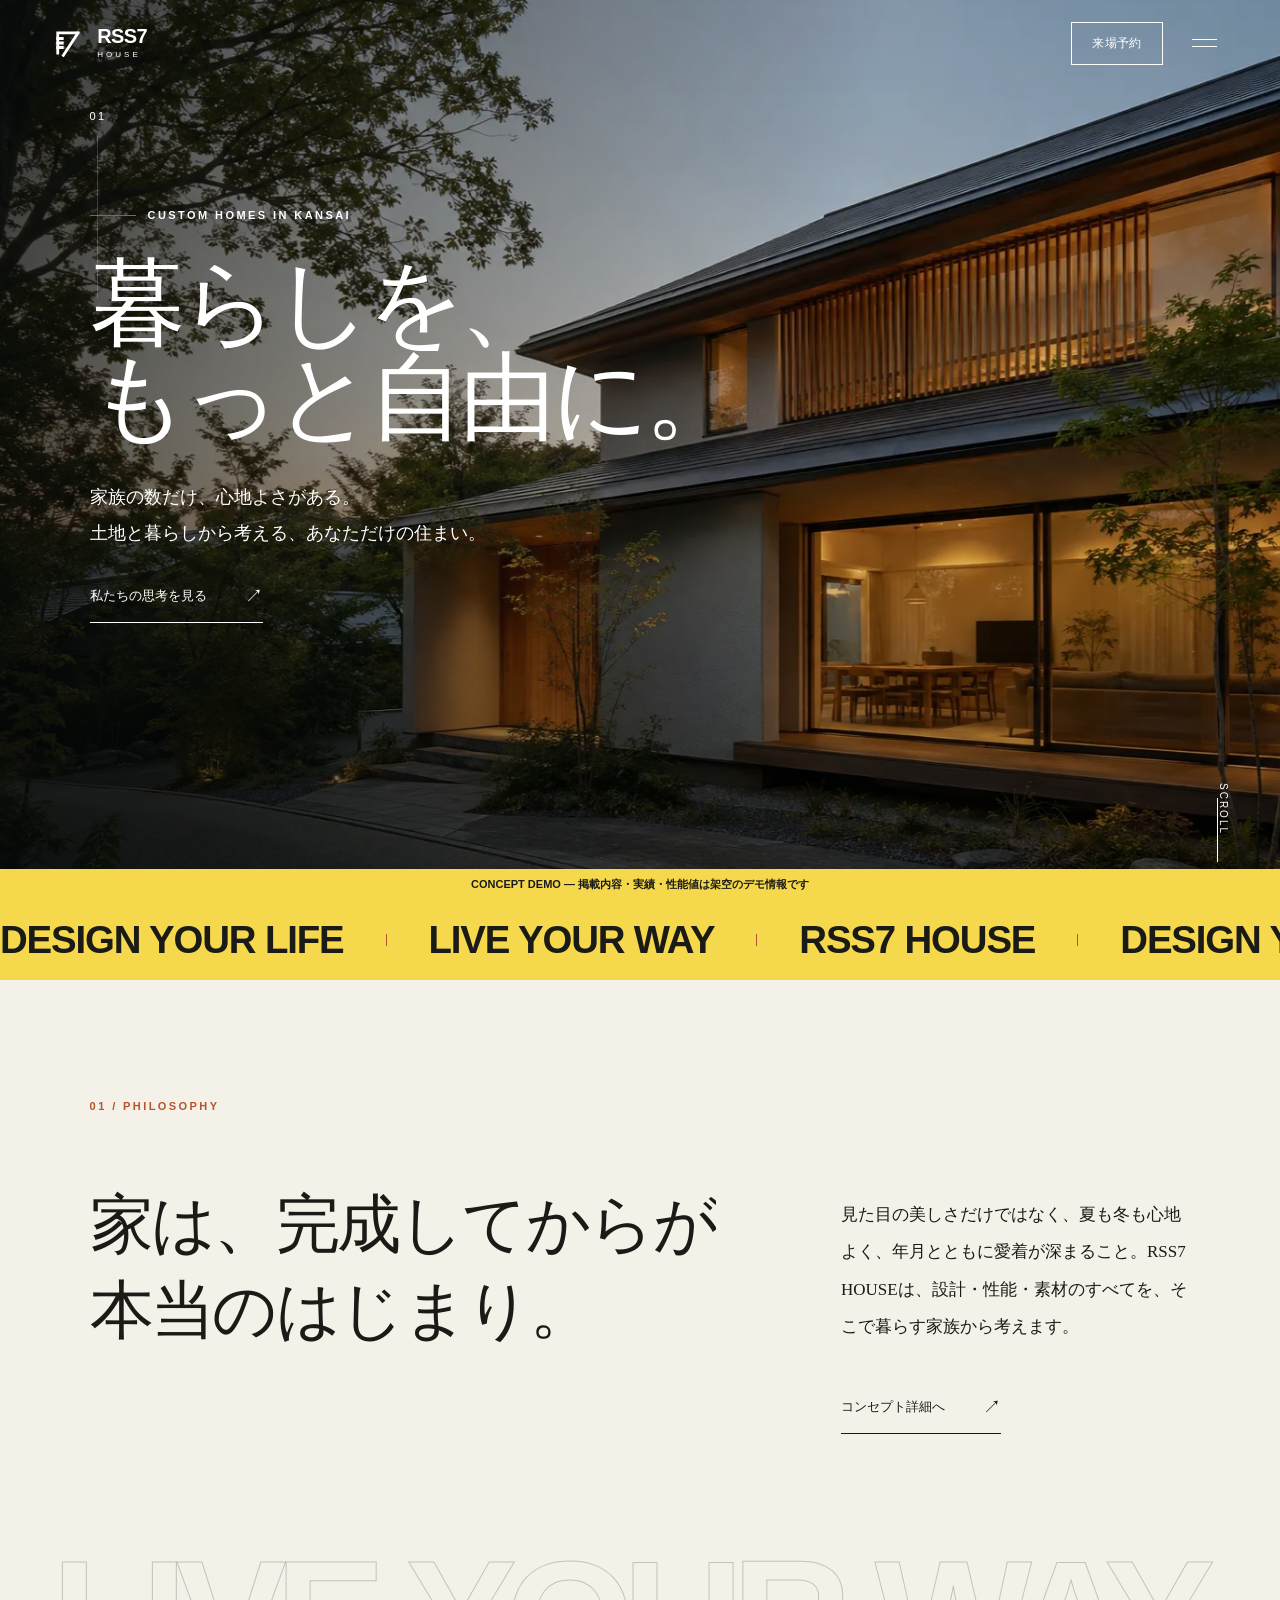
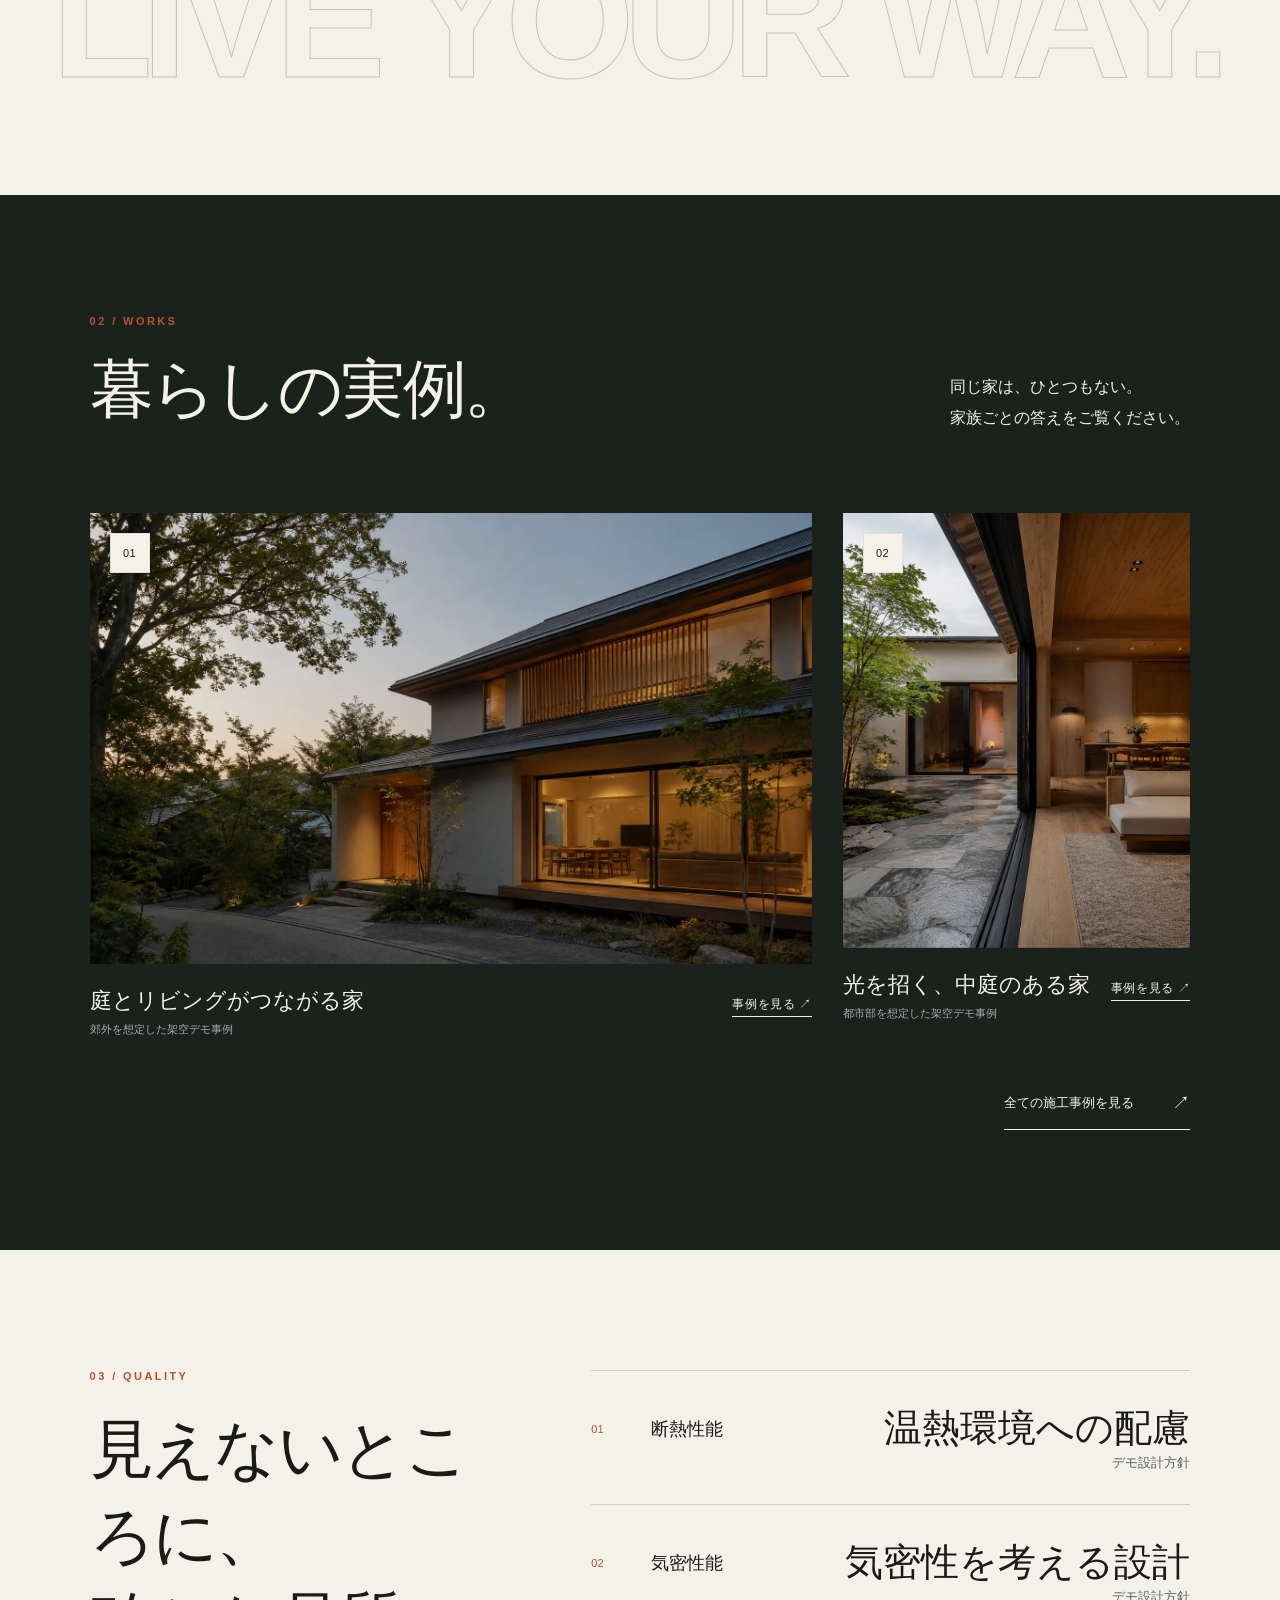
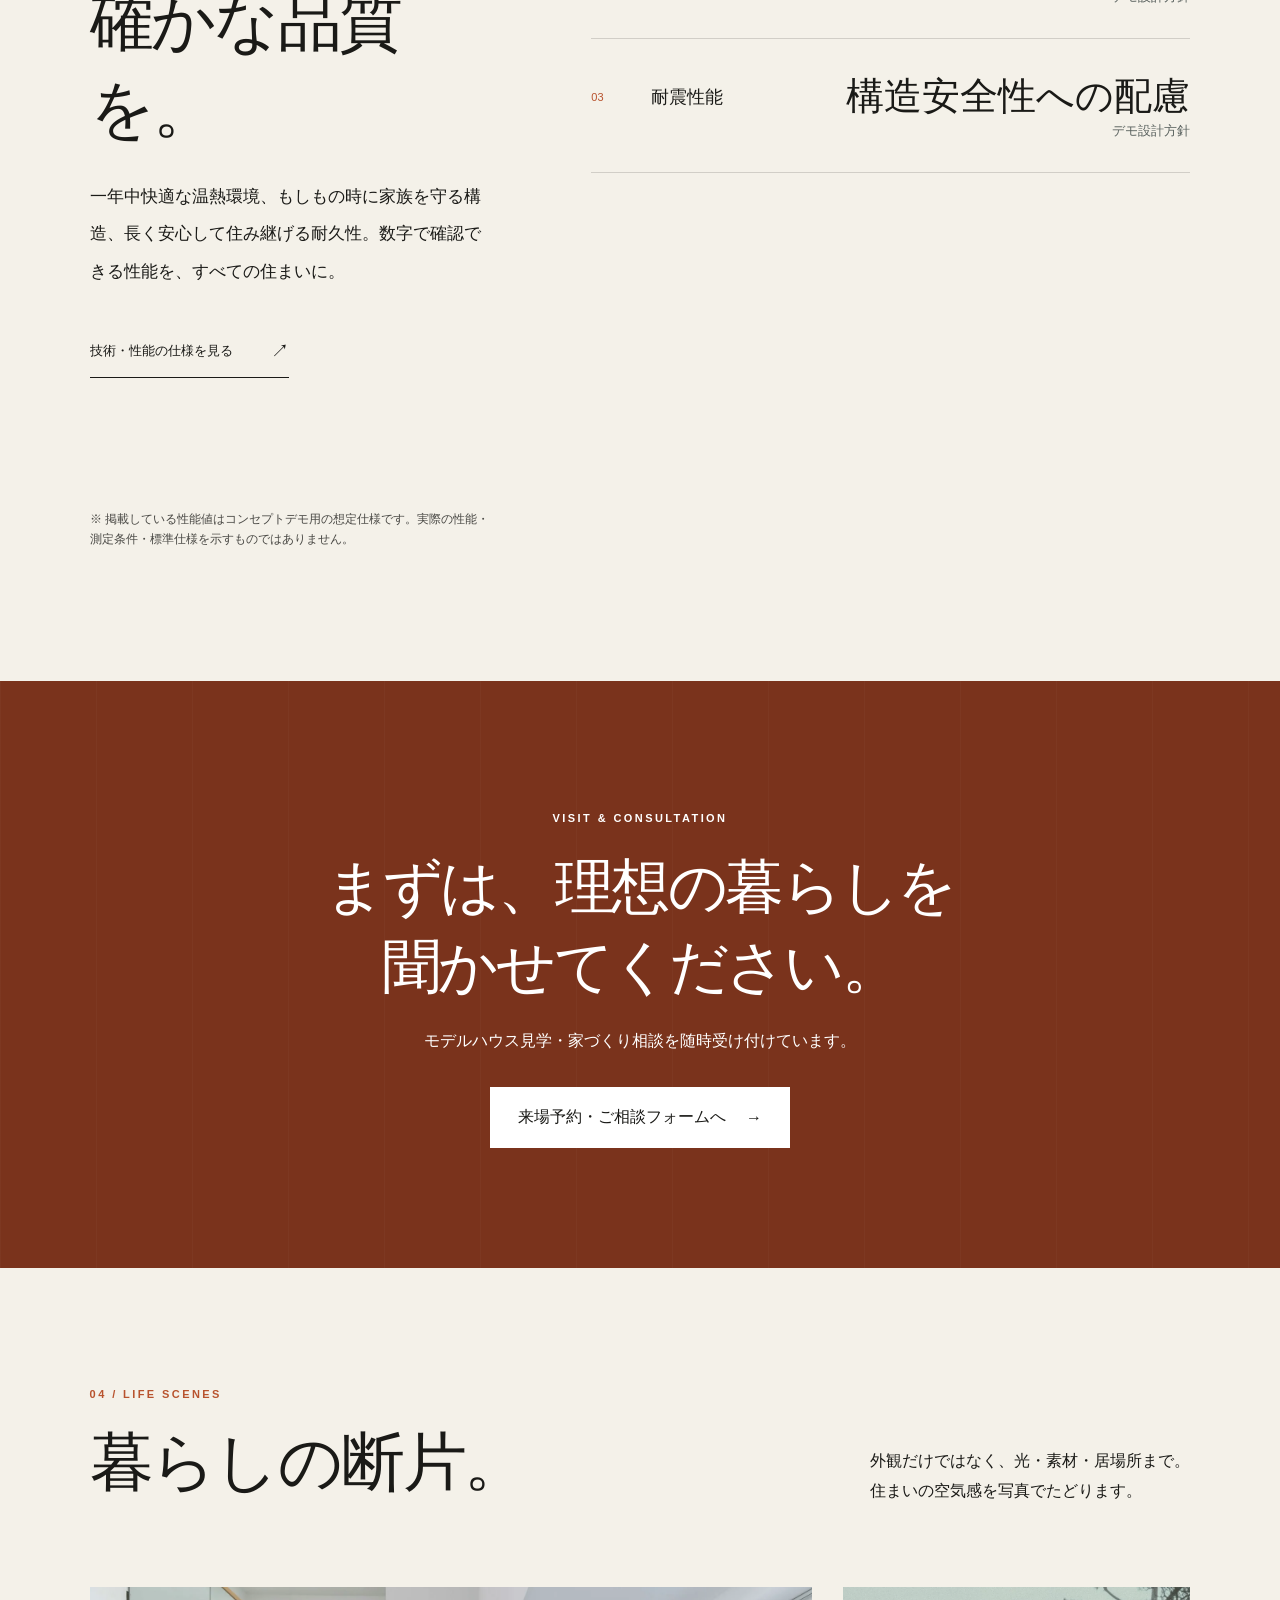
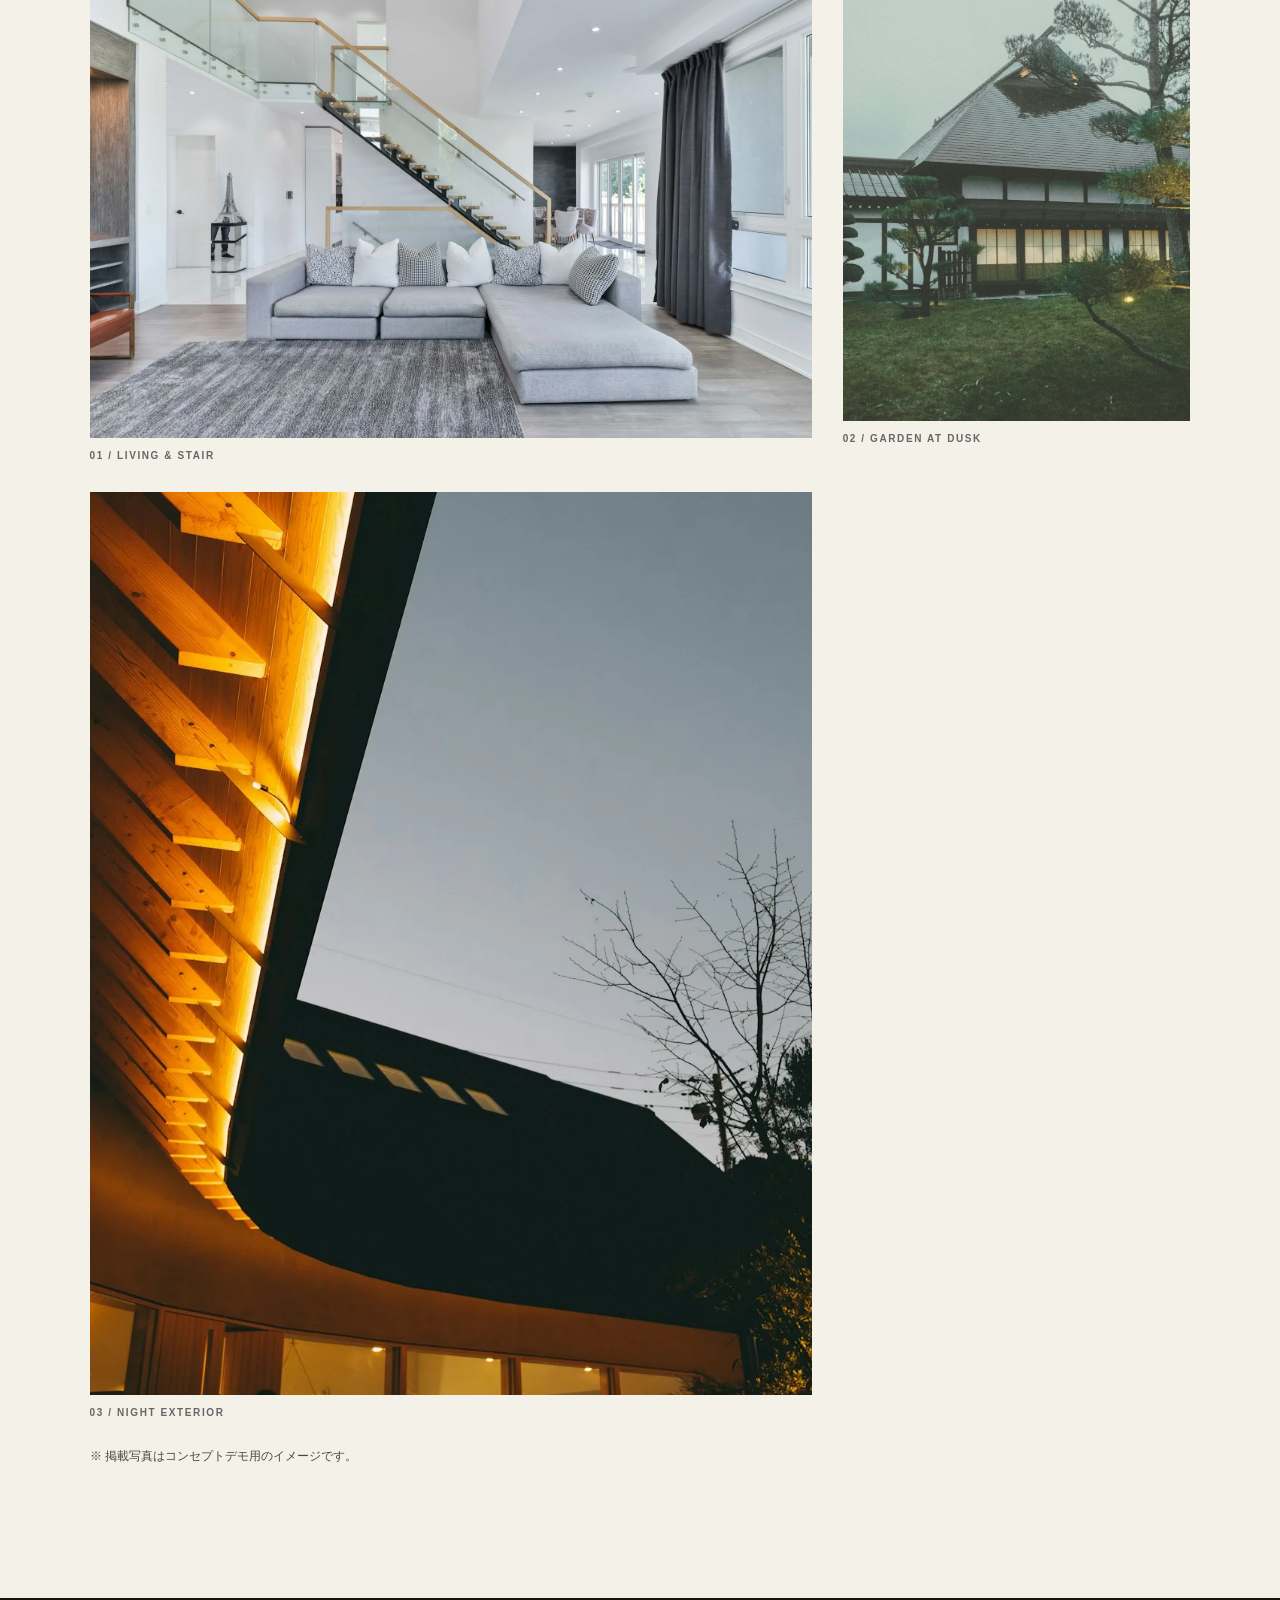
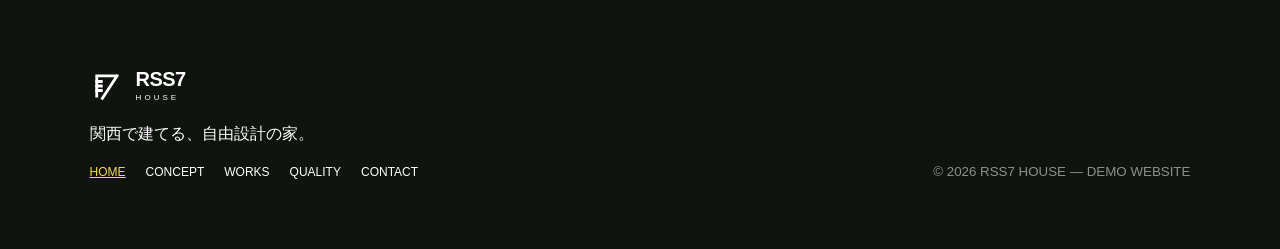
==== index.html @ d9a77a15 "feat: add cinematic house hero and expanded photo stories" ====
<!doctype html>
<html lang="ja">
<head>
  <script>document.documentElement.classList.add('js')</script>
  <meta charset="utf-8">
  <meta name="viewport" content="width=device-width,initial-scale=1">
  <meta name="description" content="RSS7 HOUSE（アールエスエスセブンハウス）は、関西で設計と性能にこだわる注文住宅・自由設計の工務店デモサイトです。">
  <meta name="theme-color" content="#1A1A17">
  <title>RSS7 HOUSE｜関西の注文住宅・自由設計の住まい</title>
  <link rel="icon" href="assets/favicon.svg" type="image/svg+xml">
  <link rel="preload" href="assets/hero-house.webp" as="image" type="image/webp" fetchpriority="high">
  <link rel="stylesheet" href="style.css">
</head>
<body>
  <svg class="mark-defs" aria-hidden="true" focusable="false">
    <symbol id="rss7-mark" viewBox="0 0 64 64">
      <path d="M12 14H48M12 14V50M48 14 22 54" />
      <path class="mark-ticks" d="M12 24H20M12 32H20M12 40H20" />
    </symbol>
  </svg>

  <div class="progress" aria-hidden="true"></div>
  <div class="demo-notice" role="region" aria-label="デモサイトに関する注記">CONCEPT DEMO — 掲載内容・実績・性能値は架空のデモ情報です</div>
  <a class="skip" href="#main">本文へ移動</a>

  <header class="header" id="header">
    <a class="logo" href="index.html" aria-label="RSS7 HOUSE ホーム">
      <svg class="logo-mark" aria-hidden="true"><use href="#rss7-mark" /></svg>
      <span class="logo-type"><b>RSS7</b><i>HOUSE</i></span>
    </a>
    <div class="header-right">
      <a class="header-cta" href="contact.html">来場予約</a>
      <button class="menu-button" aria-label="メニューを開く" aria-expanded="false" aria-controls="mobile-menu">
        <span></span><span></span>
      </button>
    </div>
  </header>

  <noscript>
    <nav class="noscript-nav" aria-label="メインナビゲーション（JavaScript無効時）">
      <a href="index.html" aria-current="page">HOME</a>
      <a href="concept.html">CONCEPT</a>
      <a href="works.html">WORKS</a>
      <a href="quality.html">QUALITY</a>
      <a href="contact.html">CONTACT</a>
    </nav>
  </noscript>

  <div class="mobile-menu" id="mobile-menu" aria-hidden="true" inert>
    <div class="mobile-menu-inner">
      <div class="mobile-menu-label">NAVIGATION</div>
      <nav aria-label="全画面ナビゲーション">
        <a href="index.html" aria-current="page"><span class="nav-num">01</span> HOME</a>
        <a href="concept.html"><span class="nav-num">02</span> CONCEPT</a>
        <a href="works.html"><span class="nav-num">03</span> WORKS</a>
        <a href="quality.html"><span class="nav-num">04</span> QUALITY</a>
        <a href="contact.html"><span class="nav-num">05</span> CONTACT</a>
      </nav>
    </div>
  </div>

  <main id="main">
    <section class="hero" id="top">
      <video class="hero-video" autoplay muted loop playsinline preload="metadata" poster="assets/hero-house.webp" aria-label="RSS7 HOUSEの住まいをゆっくり上空へ引いて見せるイメージ映像">
        <source src="assets/hero-house.mp4" type="video/mp4">
      </video>
      <div class="hero-shade"></div>
      <div class="hero-datum" aria-hidden="true"><span>01</span><i></i></div>
      <div class="hero-content">
        <p class="eyebrow">CUSTOM HOMES IN KANSAI</p>
        <h1 class="reveal-mask"><span>暮らしを、</span><br><span>もっと自由に。</span></h1>
        <p class="hero-copy reveal-fade">家族の数だけ、心地よさがある。<br>土地と暮らしから考える、あなただけの住まい。</p>
        <a class="text-link light reveal-fade" href="concept.html">私たちの思考を見る <span>↗</span></a>
      </div>
      <p class="scroll">SCROLL <i></i></p>
    </section>

    <div class="ticker" aria-hidden="true">
      <div class="ticker-track">
        <span>DESIGN YOUR LIFE</span><i></i><span>LIVE YOUR WAY</span><i></i><span>RSS7 HOUSE</span><i></i>
        <span>DESIGN YOUR LIFE</span><i></i><span>LIVE YOUR WAY</span><i></i><span>RSS7 HOUSE</span><i></i>
      </div>
    </div>

    <section class="intro section">
      <div class="section-label reveal-fade">01 / PHILOSOPHY</div>
      <div class="intro-grid">
        <h2 class="reveal-mask"><span>家は、完成してからが</span><br><span>本当のはじまり。</span></h2>
        <div class="reveal-fade">
          <p>見た目の美しさだけではなく、夏も冬も心地よく、年月とともに愛着が深まること。RSS7 HOUSEは、設計・性能・素材のすべてを、そこで暮らす家族から考えます。</p>
          <a class="text-link" href="concept.html">コンセプト詳細へ <span>↗</span></a>
        </div>
      </div>
      <div class="statement" aria-hidden="true">LIVE YOUR WAY.</div>
    </section>

    <section class="works section">
      <div class="section-head">
        <div><div class="section-label reveal-fade">02 / WORKS</div><h2 class="reveal-mask"><span>暮らしの実例。</span></h2></div>
        <p class="reveal-fade">同じ家は、ひとつもない。<br>家族ごとの答えをご覧ください。</p>
      </div>
      <div class="project-grid">
        <article class="project project-main reveal-image">
          <div class="project-image image-one"><span class="project-index">01</span></div>
          <div class="project-meta">
            <div><h3>庭とリビングがつながる家</h3><p>郊外を想定した架空デモ事例</p></div>
            <a class="project-link" href="works.html" aria-label="庭とリビングがつながる家の詳細を見る">事例を見る <span>↗</span></a>
          </div>
        </article>
        <article class="project reveal-image">
          <div class="project-image image-two"><span class="project-index">02</span></div>
          <div class="project-meta">
            <div><h3>光を招く、中庭のある家</h3><p>都市部を想定した架空デモ事例</p></div>
            <a class="project-link" href="works.html" aria-label="光を招く、中庭のある家の詳細を見る">事例を見る <span>↗</span></a>
          </div>
        </article>
      </div>
      <div style="margin-top: 40px; text-align: right;">
        <a class="text-link reveal-fade" href="works.html">全ての施工事例を見る <span>↗</span></a>
      </div>
    </section>

    <section class="quality section">
      <div class="quality-copy reveal-fade">
        <div class="section-label">03 / QUALITY</div>
        <h2>見えないところに、<br>確かな品質を。</h2>
        <p>一年中快適な温熱環境、もしもの時に家族を守る構造、長く安心して住み継げる耐久性。数字で確認できる性能を、すべての住まいに。</p>
        <a class="text-link" href="quality.html">技術・性能の仕様を見る <span>↗</span></a>
      </div>
      <div class="specs">
        <div class="spec reveal-fade"><span>01</span><p>断熱性能</p><strong>温熱環境への配慮</strong><small>デモ設計方針</small></div>
        <div class="spec reveal-fade"><span>02</span><p>気密性能</p><strong>気密性を考える設計</strong><small>デモ設計方針</small></div>
        <div class="spec reveal-fade"><span>03</span><p>耐震性能</p><strong>構造安全性への配慮</strong><small>デモ設計方針</small></div>
      </div>
      <p class="demo-footnote">※ 掲載している性能値はコンセプトデモ用の想定仕様です。実際の性能・測定条件・標準仕様を示すものではありません。</p>
    </section>

    <section class="contact section">
      <p class="eyebrow">VISIT &amp; CONSULTATION</p>
      <h2>まずは、理想の暮らしを<br>聞かせてください。</h2>
      <p class="contact-lead">モデルハウス見学・家づくり相談を随時受け付けています。</p>
      <div style="margin-top: 35px;">
        <a class="button primary" href="contact.html">来場予約・ご相談フォームへ <span>→</span></a>
      </div>
    </section>

    <section class="photo-story section" aria-labelledby="home-scenes-title">
      <div class="section-head">
        <div><div class="section-label reveal-fade">04 / LIFE SCENES</div><h2 id="home-scenes-title" class="reveal-mask"><span>暮らしの断片。</span></h2></div>
        <p class="reveal-fade">外観だけではなく、光・素材・居場所まで。<br>住まいの空気感を写真でたどります。</p>
      </div>
      <div class="photo-mosaic">
        <figure class="photo-tile photo-wide reveal-image"><img src="assets/living-stair.webp" loading="lazy" decoding="async" alt="木の質感と階段が印象的なリビングのイメージ"><figcaption>01 / LIVING &amp; STAIR</figcaption></figure>
        <figure class="photo-tile reveal-image"><img src="assets/garden-dusk.webp" loading="lazy" decoding="async" alt="庭と調和する住まいの夕景イメージ"><figcaption>02 / GARDEN AT DUSK</figcaption></figure>
        <figure class="photo-tile reveal-image"><img src="assets/exterior-night.webp" loading="lazy" decoding="async" alt="照明が映える現代住宅の夜景イメージ"><figcaption>03 / NIGHT EXTERIOR</figcaption></figure>
      </div>
      <p class="demo-footnote">※ 掲載写真はコンセプトデモ用のイメージです。</p>
    </section>

  </main>

  <footer>
    <div>
      <a class="logo" href="index.html" aria-label="RSS7 HOUSE ホーム">
        <svg class="logo-mark" aria-hidden="true"><use href="#rss7-mark" /></svg>
        <span class="logo-type"><b>RSS7</b><i>HOUSE</i></span>
      </a>
      <p>関西で建てる、自由設計の家。</p>
      <nav class="footer-nav" aria-label="フッターナビゲーション">
        <a href="index.html" aria-current="page">HOME</a>
        <a href="concept.html">CONCEPT</a>
        <a href="works.html">WORKS</a>
        <a href="quality.html">QUALITY</a>
        <a href="contact.html">CONTACT</a>
      </nav>
    </div>
    <small>© 2026 RSS7 HOUSE — DEMO WEBSITE</small>
  </footer>

  <script src="script.js"></script>
</body>
</html>
---- style.css ----
/* ---------- Tokens ---------- */
:root{
  --ink:#1a1a17;
  --paper:#f4f1e9;
  --paper-deep:#ebe5d6;
  --surface:#1b211d;
  --surface-2:#10140f;
  --accent:#b8532e;
  --accent-deep:#7a331c;
  --line:rgba(26,26,23,.16);
  --line-dark:rgba(244,241,233,.20);
  --focus:#f5d84b;
  --sans:-apple-system,BlinkMacSystemFont,"Hiragino Sans","Noto Sans JP",Arial,sans-serif;
  --serif:"Yu Mincho","Hiragino Mincho ProN",serif;
}

/* ---------- Reset ---------- */
*{box-sizing:border-box}
html{scroll-behavior:smooth;overflow-x:hidden}
body{margin:0;background:var(--paper);color:var(--ink);font-family:var(--sans);overflow-x:hidden}
a{color:inherit;text-decoration:none}
img{max-width:100%;display:block}
ol,ul{list-style:none;padding:0;margin:0}
.mark-defs{position:absolute;width:0;height:0;overflow:hidden}

/* ---------- Accessibility helpers ---------- */
.skip{position:fixed;left:1rem;top:-5rem;z-index:100;background:#fff;padding:.8rem;transition:top .2s}
.skip:focus{top:1rem}
:focus-visible{outline:3px solid var(--focus);outline-offset:4px}
.section{scroll-margin-top:80px}

/* ---------- Demo notice ---------- */
.demo-notice{position:fixed;z-index:30;left:0;right:0;bottom:0;background:var(--focus);color:var(--ink);text-align:center;padding:8px 16px;font-size:11px;font-weight:700}

/* ---------- Scroll progress ---------- */
.progress{position:fixed;z-index:40;left:0;top:0;height:3px;width:100%;background:var(--accent);transform:scaleX(0);transform-origin:left;will-change:transform}

/* ---------- Logo ---------- */
.logo{display:inline-flex;align-items:center;gap:10px}
.logo-mark{width:36px;height:36px;overflow:visible;fill:none;stroke:currentColor;stroke-width:5;stroke-linecap:square;stroke-linejoin:miter}
.logo-type{display:grid;line-height:.85}
.logo-type b{font-size:20px;letter-spacing:-.03em;font-weight:700}
.logo-type i{font-size:8px;font-style:normal;letter-spacing:.38em;margin-top:7px}

/* ---------- Header ---------- */
.header{position:fixed;z-index:20;top:0;left:0;width:100%;height:68px;display:flex;align-items:center;gap:3vw;padding:0 4vw;background:rgba(244,241,233,.94);color:var(--ink);backdrop-filter:blur(12px);box-shadow:0 1px var(--line);transition:background .35s,color .35s,height .35s,box-shadow .35s}
.js .header:not(.scrolled){height:86px;background:transparent;color:#fff;backdrop-filter:none;box-shadow:none}
.header-right{display:flex;align-items:center;gap:18px;margin-left:auto}
.header-cta{border:1px solid currentColor;padding:12px 20px;font-size:12px;letter-spacing:.03em}

.menu-button{display:none;flex-direction:column;justify-content:center;align-items:center;border:0;background:none;color:inherit;width:48px;height:48px;cursor:pointer;padding:0}
.js .menu-button{display:flex}
.menu-button span{display:block;width:25px;height:1px;background:currentColor;margin:3px 0;transition:transform .3s,opacity .3s}
.menu-button[aria-expanded="true"] span:nth-child(1){transform:translateY(3.5px) rotate(45deg)}
.menu-button[aria-expanded="true"] span:nth-child(2){transform:translateY(-3.5px) rotate(-45deg)}

@media(hover:hover) and (pointer:fine){
  .header-cta{transition:background .25s,color .25s}
  .header-cta:hover{background:var(--ink);color:var(--paper)}
  .js .header:not(.scrolled) .header-cta:hover{background:#fff;color:var(--surface)}
}

/* ---------- No-JS fallback nav ---------- */
.noscript-nav{
  display:flex;flex-wrap:wrap;gap:10px;
  padding:calc(68px + 20px) 4vw 20px;background:var(--paper);border-bottom:1px solid var(--line);
}
.noscript-nav a{font-size:13px;padding:9px 16px;border:1px solid var(--line)}
.noscript-nav a[aria-current="page"]{background:var(--ink);color:var(--paper);font-weight:700}

/* ---------- Full-Screen Menu (Desktop & Mobile) ---------- */
.mobile-menu{
  display:block;position:fixed;z-index:19;inset:0;background:var(--surface);color:#fff;
  padding:clamp(100px, 16vh, 150px) 7vw 60px;transform:translateY(-105%);transition:transform .45s cubic-bezier(.2,.7,.2,1);
  visibility:hidden;pointer-events:none;overflow-y:auto;
}
.mobile-menu.open{transform:none;visibility:visible;pointer-events:auto}
.mobile-menu-inner{max-width:1000px;margin:0 auto}
.mobile-menu-label{font-size:11px;letter-spacing:.22em;color:var(--accent);margin-bottom:30px;font-weight:700}
.mobile-menu nav{display:grid;gap:12px}
.mobile-menu a{
  display:flex;align-items:baseline;gap:20px;
  font-family:var(--serif);font-size:clamp(24px, 4vw, 42px);
  padding:16px 0;border-bottom:1px solid var(--line-dark);
  transition:color .25s, padding-left .25s;
}
.mobile-menu a span.nav-num{font-family:var(--sans);font-size:12px;letter-spacing:.1em;color:var(--accent)}
.mobile-menu a[aria-current="page"]{
  color:var(--focus);font-weight:700;
}
.mobile-menu a[aria-current="page"]::after{
  content:'CURRENT';font-family:var(--sans);font-size:10px;letter-spacing:.15em;
  padding:3px 8px;border:1px solid var(--focus);color:var(--focus);margin-left:auto;
}
@media(hover:hover) and (pointer:fine){
  .mobile-menu a:hover{color:var(--focus);padding-left:12px}
}
.menu-open{overflow:hidden}

/* ---------- Hero & Page Headers ---------- */
.hero{position:relative;min-height:100svh;color:#fff;overflow:hidden}
.hero>img,.hero>.hero-video{position:absolute;inset:0;width:100%;height:100%;object-fit:cover;transform:scale(1.06)}
.hero-shade{position:absolute;inset:0;background:linear-gradient(100deg,rgba(6,10,9,.78),rgba(6,10,9,.1) 62%),linear-gradient(0deg,rgba(0,0,0,.42),transparent 42%)}
.hero-datum{position:absolute;z-index:2;left:7vw;top:110px;display:flex;flex-direction:column;align-items:center;gap:14px}
.hero-datum span{font-size:11px;letter-spacing:.2em}
.hero-datum i{display:block;width:1px;height:clamp(80px,18vh,220px);background:var(--line-dark)}
.hero-content{position:relative;z-index:2;padding:clamp(150px,22vh,230px) 7vw 80px;max-width:850px}
.eyebrow,.section-label{font-size:11px;letter-spacing:.22em;font-weight:700}
.hero-content .eyebrow{display:inline-flex;align-items:center;gap:12px}
.hero-content .eyebrow::before{content:'';width:46px;height:1px;background:var(--accent)}
.hero h1{font-family:var(--serif);font-size:clamp(48px,7.5vw,120px);line-height:.98;letter-spacing:-.05em;font-weight:500;margin:25px 0 35px}
.hero-copy{font-family:var(--serif);font-size:clamp(16px,1.4vw,21px);line-height:2}
.text-link{display:inline-flex;gap:38px;align-items:center;border-bottom:1px solid currentColor;padding:14px 0;font-size:13px}
.text-link span{font-size:18px;transition:transform .3s}
@media(hover:hover) and (pointer:fine){.text-link:hover span{transform:translate(3px,-3px)}}
.scroll{position:absolute;right:4vw;bottom:3vw;font-size:10px;letter-spacing:.2em;writing-mode:vertical-rl;margin:0}
.scroll i{display:block;width:1px;height:64px;background:#fff;margin:15px auto 0;animation:pulse 2s infinite}
@keyframes pulse{0%{transform:scaleY(0);transform-origin:top}50%{transform:scaleY(1);transform-origin:top}51%{transform-origin:bottom}100%{transform:scaleY(0);transform-origin:bottom}}

/* Page Banner (for inner pages) */
.page-banner{position:relative;padding:clamp(130px,20vh,190px) 7vw clamp(60px,10vh,100px);background:var(--surface);color:#fff;overflow:hidden}
.page-banner-content{position:relative;z-index:2;max-width:850px}
.page-banner h1{font-family:var(--serif);font-size:clamp(40px,6vw,84px);line-height:1.1;letter-spacing:-.04em;font-weight:500;margin:20px 0 24px}
.page-banner p{font-family:var(--serif);font-size:clamp(15px,1.2vw,19px);line-height:2;color:#d0d4d1;margin:0}

/* ---------- Ticker ---------- */
.ticker{background:var(--focus);color:var(--ink);overflow:hidden;position:relative;z-index:3;white-space:nowrap}
.ticker-track{display:flex;flex-wrap:nowrap;align-items:center;width:max-content;gap:42px;padding:18px 0;animation:ticker 26s linear infinite}
.ticker-track span{flex:0 0 auto;white-space:nowrap;font-size:clamp(20px,3vw,50px);font-weight:800;letter-spacing:-.03em}
.ticker-track i{flex:0 0 auto;display:block;width:1px;height:.7em;background:var(--accent)}
@keyframes ticker{to{transform:translateX(-50%)}}

/* ---------- Sections & Editorial Grid ---------- */
.section{padding:120px 7vw}
.section-label{color:var(--accent)}
.section h2{font-family:var(--serif);font-weight:500;font-size:clamp(36px,5vw,76px);letter-spacing:-.04em;line-height:1.35;margin:0}

/* Philosophy & Text Editorial */
.intro-grid{display:grid;grid-template-columns:1.3fr .7fr;gap:8vw;margin-top:70px}
.intro-grid p,.quality-copy>p,.editorial-text p{font-family:var(--serif);font-size:17px;line-height:2.2;margin:14px 0 35px}
.statement{font-weight:800;font-size:clamp(64px,13vw,200px);letter-spacing:-.07em;white-space:nowrap;color:transparent;-webkit-text-stroke:1px rgba(26,26,23,.22);margin:90px -3vw -40px}

/* Works Grid */
.works{background:var(--surface);color:#f4f1e9}
.section-head{display:flex;justify-content:space-between;align-items:end;margin-bottom:80px;gap:4vw}
.section-head h2{margin-top:20px}
.section-head>p{font-family:var(--serif);line-height:1.9;margin:0}
.project-grid{display:grid;grid-template-columns:1.35fr .65fr;gap:2.4vw}
.project{display:flex;flex-direction:column;gap:22px}
.project-image{position:relative;aspect-ratio:4/5;background-size:cover;background-position:center;overflow:hidden;clip-path:inset(0 0 0 0)}
.project-main .project-image{aspect-ratio:16/10}
.image-one{background-image:linear-gradient(135deg,rgba(0,0,0,.05),rgba(0,0,0,.2)),url(assets/hero-house.webp)}
.image-two{background-image:linear-gradient(160deg,rgba(0,0,0,.02),rgba(0,0,0,.18)),url(assets/courtyard.webp);background-position:center}
.project-index{position:absolute;top:20px;left:20px;display:grid;place-items:center;min-width:40px;height:40px;padding:0 10px;background:#f4f1e9;color:var(--surface);font-size:11px;letter-spacing:.05em;border:1px solid rgba(0,0,0,.08)}
.project-meta{display:flex;justify-content:space-between;align-items:baseline;gap:16px}
.project-meta h3{font-family:var(--serif);font-size:22px;font-weight:500;margin:0 0 6px}
.project-meta p{font-size:11px;color:#aaa;margin:0}
.project-link{flex:none;font-size:12px;letter-spacing:.05em;border-bottom:1px solid currentColor;padding-bottom:3px;white-space:nowrap}
@media(hover:hover) and (pointer:fine){
  .project-image{transition:transform .5s cubic-bezier(.2,.8,.2,1)}
  .project:hover .project-image{transform:scale(1.03)}
  .project-link span{display:inline-block;transition:transform .25s}
  .project:hover .project-link span{transform:translate(3px,-3px)}
}

/* Quality & Specs */
.quality{display:grid;grid-template-columns:.8fr 1.2fr;gap:8vw}
.quality-copy h2{margin:25px 0}
.specs{align-self:start}
.spec{display:grid;grid-template-columns:60px 1fr auto;align-items:center;border-top:1px solid var(--line);padding:32px 0;position:relative;overflow:hidden;transition:color .35s,padding .35s}
.spec:last-child{border-bottom:1px solid var(--line)}
.spec>span{font-size:11px;color:var(--accent)}
.spec p{font-family:var(--serif);font-size:18px;margin:0}
.spec strong{font-family:var(--serif);font-size:clamp(24px,3vw,40px);font-weight:500}
.spec small{grid-column:3;text-align:right;color:#59615e}
@media(hover:hover) and (pointer:fine){
  .spec::before{content:'';position:absolute;z-index:-1;inset:0;background:var(--surface);transform:translateX(-101%);transition:transform .5s cubic-bezier(.2,.8,.2,1)}
  .spec:hover{color:#fff;padding-left:22px;padding-right:22px}
  .spec:hover small{color:#c8cdc9}
  .spec:hover::before{transform:none}
}
.demo-footnote{font-size:12px;line-height:1.7;opacity:.78;margin-top:28px}

/* Feature Grid for Concept & Quality pages */
.feature-grid{display:grid;grid-template-columns:repeat(auto-fit, minmax(280px, 1fr));gap:3vw;margin-top:50px}
.feature-card{background:#fff;padding:40px;border:1px solid var(--line)}
.feature-card span.num{font-size:11px;letter-spacing:.2em;color:var(--accent);font-weight:700}
.feature-card h3{font-family:var(--serif);font-size:22px;margin:16px 0 12px;font-weight:500}
.feature-card p{font-family:var(--sans);font-size:14px;line-height:1.8;color:#59615e;margin:0}

/* Process Steps */
.steps{list-style:none;padding:0;margin:0;border-top:1px solid var(--line)}
.steps li{display:grid;grid-template-columns:100px 1fr;gap:20px;border-bottom:1px solid var(--line);padding:38px 0;transition:background .3s,padding .3s}
.steps b{font-size:12px;color:var(--accent)}
.steps h3{font-family:var(--serif);font-size:24px;margin:0 0 10px;font-weight:500}
.steps p{margin:0;color:#59615e}
@media(hover:hover) and (pointer:fine){.steps li:hover{background:#fff;padding-left:24px;padding-right:24px}}

/* FAQ */
.faq{background:var(--paper-deep)}
.faq-list{border-top:1px solid var(--line)}
.faq details{border-bottom:1px solid var(--line)}
.faq summary{cursor:pointer;list-style:none;font-family:var(--serif);font-size:clamp(18px,2vw,26px);padding:28px 48px 28px 0;position:relative}
.faq summary::-webkit-details-marker{display:none}
.faq summary::after{content:'+';position:absolute;right:5px;top:28px;font-size:22px;color:var(--accent)}
.faq details[open] summary::after{content:'\2212'}
.faq details p{max-width:720px;line-height:1.9;color:#59615e;padding:0 0 28px;margin:0}

/* Contact Block & Form */
.contact{text-align:center;background:var(--accent-deep);color:#fff;position:relative;overflow:hidden}
.contact::before{content:'';position:absolute;inset:0;opacity:.5;pointer-events:none;
  background:repeating-linear-gradient(90deg,rgba(255,255,255,.05) 0 1px,transparent 1px 96px);}
.contact>*{position:relative}
.contact h2,.contact-page-title{margin:24px 0;font-family:var(--serif);font-weight:500;font-size:clamp(34px,4.6vw,64px);letter-spacing:-.04em}
.contact-lead{font-family:var(--serif)}
.button{padding:20px 28px;min-width:220px;display:inline-flex;justify-content:space-between;align-items:center;gap:20px;font-size:13px;border:0;cursor:pointer;font:inherit;text-align:left}
.primary{background:#fff;color:var(--ink)}
@media(hover:hover) and (pointer:fine){.button{transition:transform .25s,box-shadow .25s}.button:hover{transform:translateY(-4px);box-shadow:0 18px 50px rgba(40,15,7,.28)}}

.demo-form{display:grid;grid-template-columns:1fr 1fr;gap:18px;max-width:820px;margin:45px auto 0;text-align:left}
.demo-form label{display:grid;gap:8px;font-size:12px}
.demo-form input,.demo-form select,.demo-form textarea{width:100%;border:1px solid rgba(255,255,255,.45);background:rgba(255,255,255,.08);color:#fff;padding:15px;font:inherit;border-radius:0}
.demo-form select option{color:var(--ink)}
.demo-form .wide{grid-column:1/-1}
.demo-form .consent{display:flex;flex-direction:row;align-items:center;gap:10px}
.demo-form .consent input{width:auto}
.form-status{text-align:center;font-weight:700;min-height:1.4em;margin-top:10px}

/* Footer */
footer{background:var(--surface-2);color:#fff;padding:70px 7vw;display:grid;grid-template-columns:1fr 1fr;align-items:end;gap:20px}
footer p{font-family:var(--serif);margin:16px 0 0}
footer small{text-align:right;color:#89918e}
footer .footer-nav{display:flex;flex-wrap:wrap;gap:20px;font-size:12px;margin-top:20px}
footer .footer-nav a[aria-current="page"]{color:var(--focus);text-decoration:underline}

/* ---------- Motion system: Datum Reveal ---------- */
.reveal-fade,.reveal-mask span,.reveal-image{opacity:1;transform:none;clip-path:none}
.js .reveal-fade{opacity:0;transform:translateY(22px);transition:opacity .7s cubic-bezier(.2,.7,.2,1),transform .7s cubic-bezier(.2,.7,.2,1)}
.js .reveal-fade.visible{opacity:1;transform:none}
.js .reveal-mask span{display:inline-block;clip-path:inset(0 100% 0 0);transition:clip-path .8s cubic-bezier(.77,0,.18,1)}
.js .reveal-mask span:nth-child(3){transition-delay:.12s}
.js .reveal-mask.visible span{clip-path:inset(0 0 0 0)}
.js .reveal-image .project-image{clip-path:inset(0 0 0 0);transform:scale(1.06)}
.js .reveal-image{opacity:1}
.js .reveal-image:not(.visible) .project-image{clip-path:inset(0 0 0 100%);transform:scale(1.06)}
.js .reveal-image.visible .project-image{clip-path:inset(0 0 0 0);transform:scale(1);transition:clip-path .9s cubic-bezier(.77,0,.18,1),transform 1.1s cubic-bezier(.2,.8,.2,1)}
.statement{animation:outline-drift 5s ease-in-out infinite alternate}
@keyframes outline-drift{to{transform:translateX(-2vw);-webkit-text-stroke-color:rgba(184,83,46,.6)}}

/* ---------- Responsive ---------- */
@media(max-width:800px){
  .header{height:68px;padding:0 20px}
  .js .header:not(.scrolled){height:68px}
  .hero-content{padding-left:24px;padding-right:24px}
  .hero>img,.hero>.hero-video{object-position:62% center}
  .hero h1{font-size:clamp(40px,13vw,56px);letter-spacing:-.04em}
  .hero-datum{left:24px;top:90px}
  .hero-datum i{height:70px}
  .scroll{right:18px;bottom:25px}
  .logo-mark{width:30px;height:30px}
  .logo-type b{font-size:17px}
  .ticker-track{padding:14px 0;gap:26px;animation-duration:20s}
  .section{padding:85px 24px}
  .page-banner{padding:110px 24px 60px}
  .intro-grid,.quality{grid-template-columns:1fr;gap:35px}
  .statement{margin-top:70px}
  .section-head{display:block;margin-bottom:45px}
  .section-head>p{margin-top:25px}
  .project-grid{grid-template-columns:1fr;gap:55px}
  .project-main .project-image,.project-image{aspect-ratio:4/3}
  .project-meta{align-items:flex-start}
  .quality{gap:60px}
  .spec{grid-template-columns:42px 1fr}
  .spec strong{grid-column:2}
  .spec small{grid-column:2;text-align:left;margin-top:6px}
  .steps li{grid-template-columns:50px 1fr}
  .demo-form{grid-template-columns:1fr}
  .demo-form .wide{grid-column:auto}
  .button{min-width:100%}
  footer{grid-template-columns:1fr}
  footer small{text-align:left}
  .demo-notice{font-size:9px}
}
@media(max-width:520px){
  .header-cta{display:none}
  .header-right{gap:0}
}

/* ---------- Reduced motion ---------- */
@media(prefers-reduced-motion:reduce){
  *{scroll-behavior:auto!important;animation:none!important;transition:none!important}
  .js .reveal-fade,.js .reveal-mask span,.js .reveal-image .project-image{opacity:1!important;transform:none!important;clip-path:inset(0 0 0 0)!important}
  .hero>img{transform:none}
}


/* ---------- Cinematic hero video ---------- */
.hero-video{background:var(--surface);will-change:transform}

/* ---------- Editorial photo stories ---------- */
.photo-story{background:var(--paper);color:var(--ink)}
.photo-mosaic{display:grid;grid-template-columns:1.35fr .65fr;gap:2.4vw}
.photo-mosaic-rich{grid-template-columns:repeat(2,minmax(0,1fr))}
.photo-mosaic-pair{grid-template-columns:repeat(2,minmax(0,1fr))}
.photo-tile{margin:0;display:flex;flex-direction:column;gap:12px;min-width:0}
.photo-tile img{display:block;width:100%;aspect-ratio:4/5;object-fit:cover;background:var(--paper-deep)}
.photo-tile.photo-wide img{aspect-ratio:16/10}
.photo-tile figcaption{font-size:10px;letter-spacing:.16em;font-weight:700;color:#666}
.photo-mosaic-rich .photo-wide{grid-column:span 2}
@media(max-width:760px){
  .photo-mosaic,.photo-mosaic-rich,.photo-mosaic-pair{grid-template-columns:1fr;gap:28px}
  .photo-mosaic-rich .photo-wide{grid-column:auto}
  .photo-tile img,.photo-tile.photo-wide img{aspect-ratio:4/3}
}
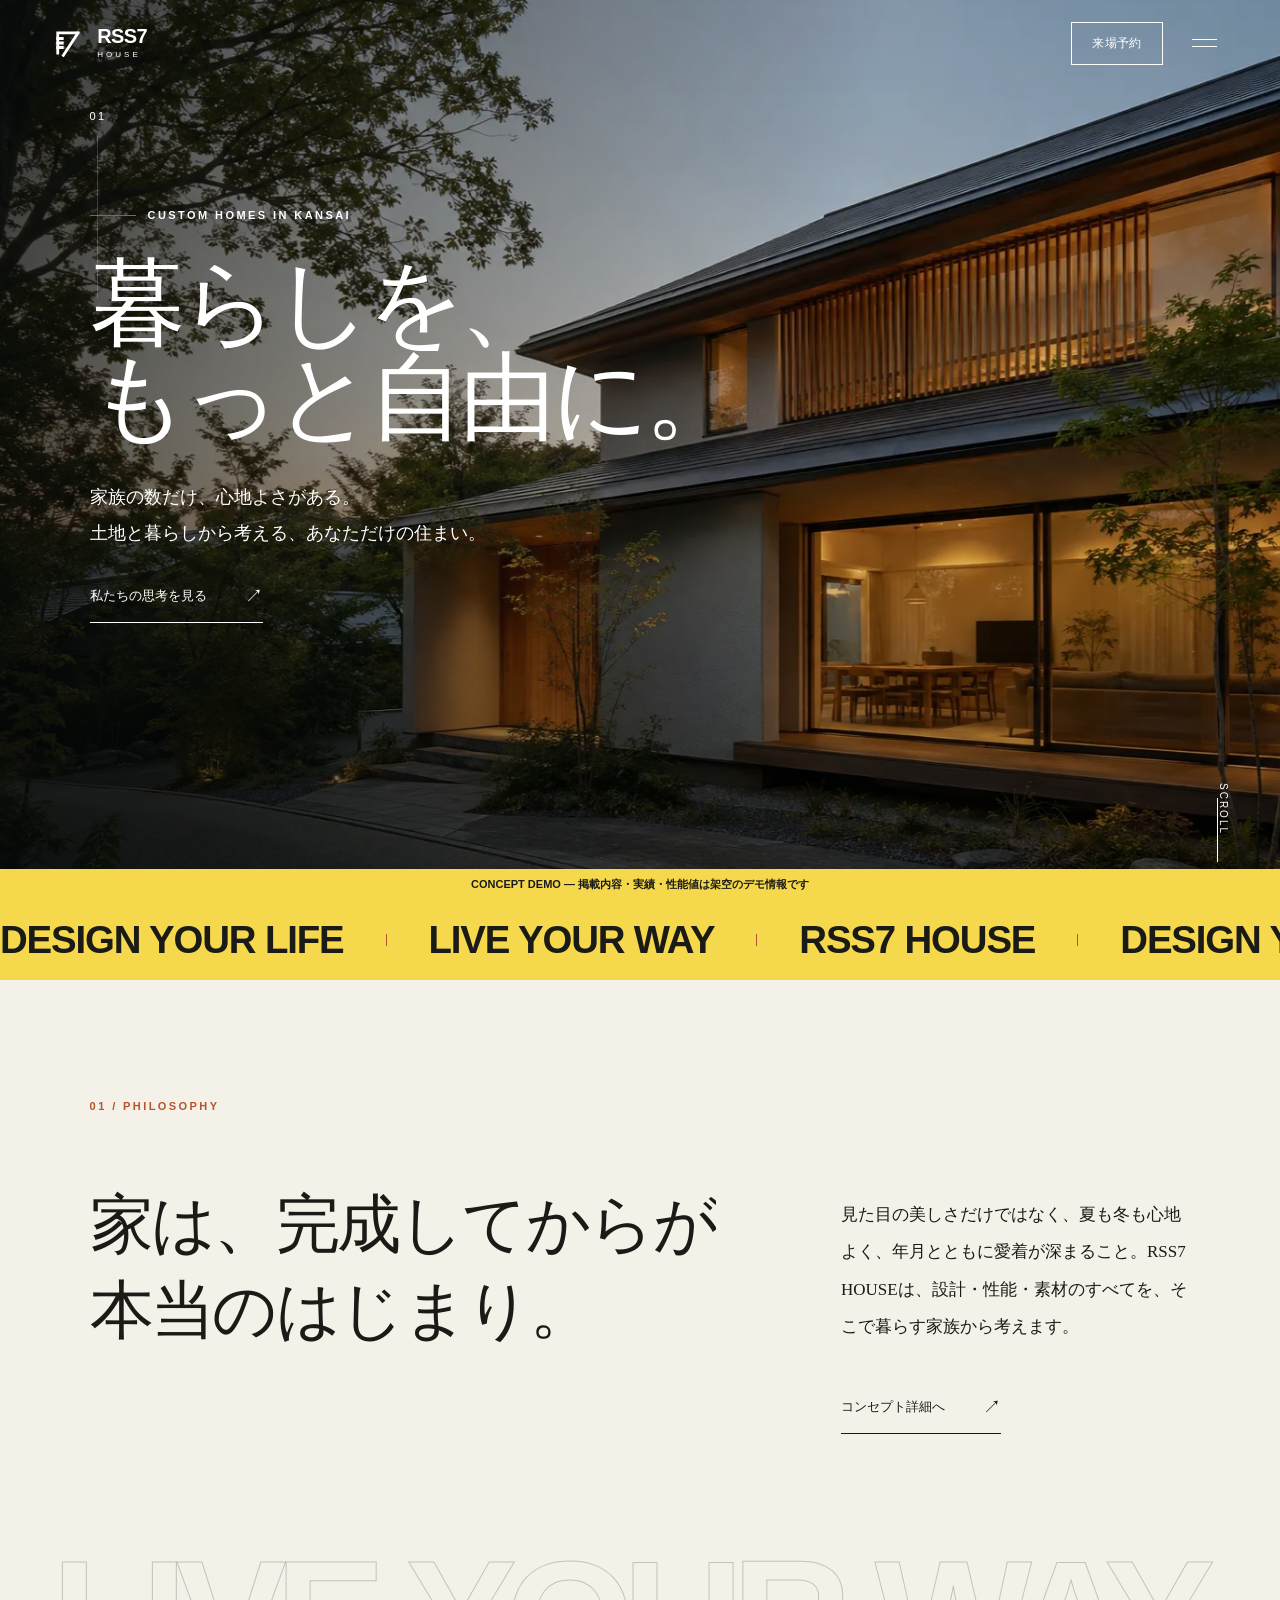
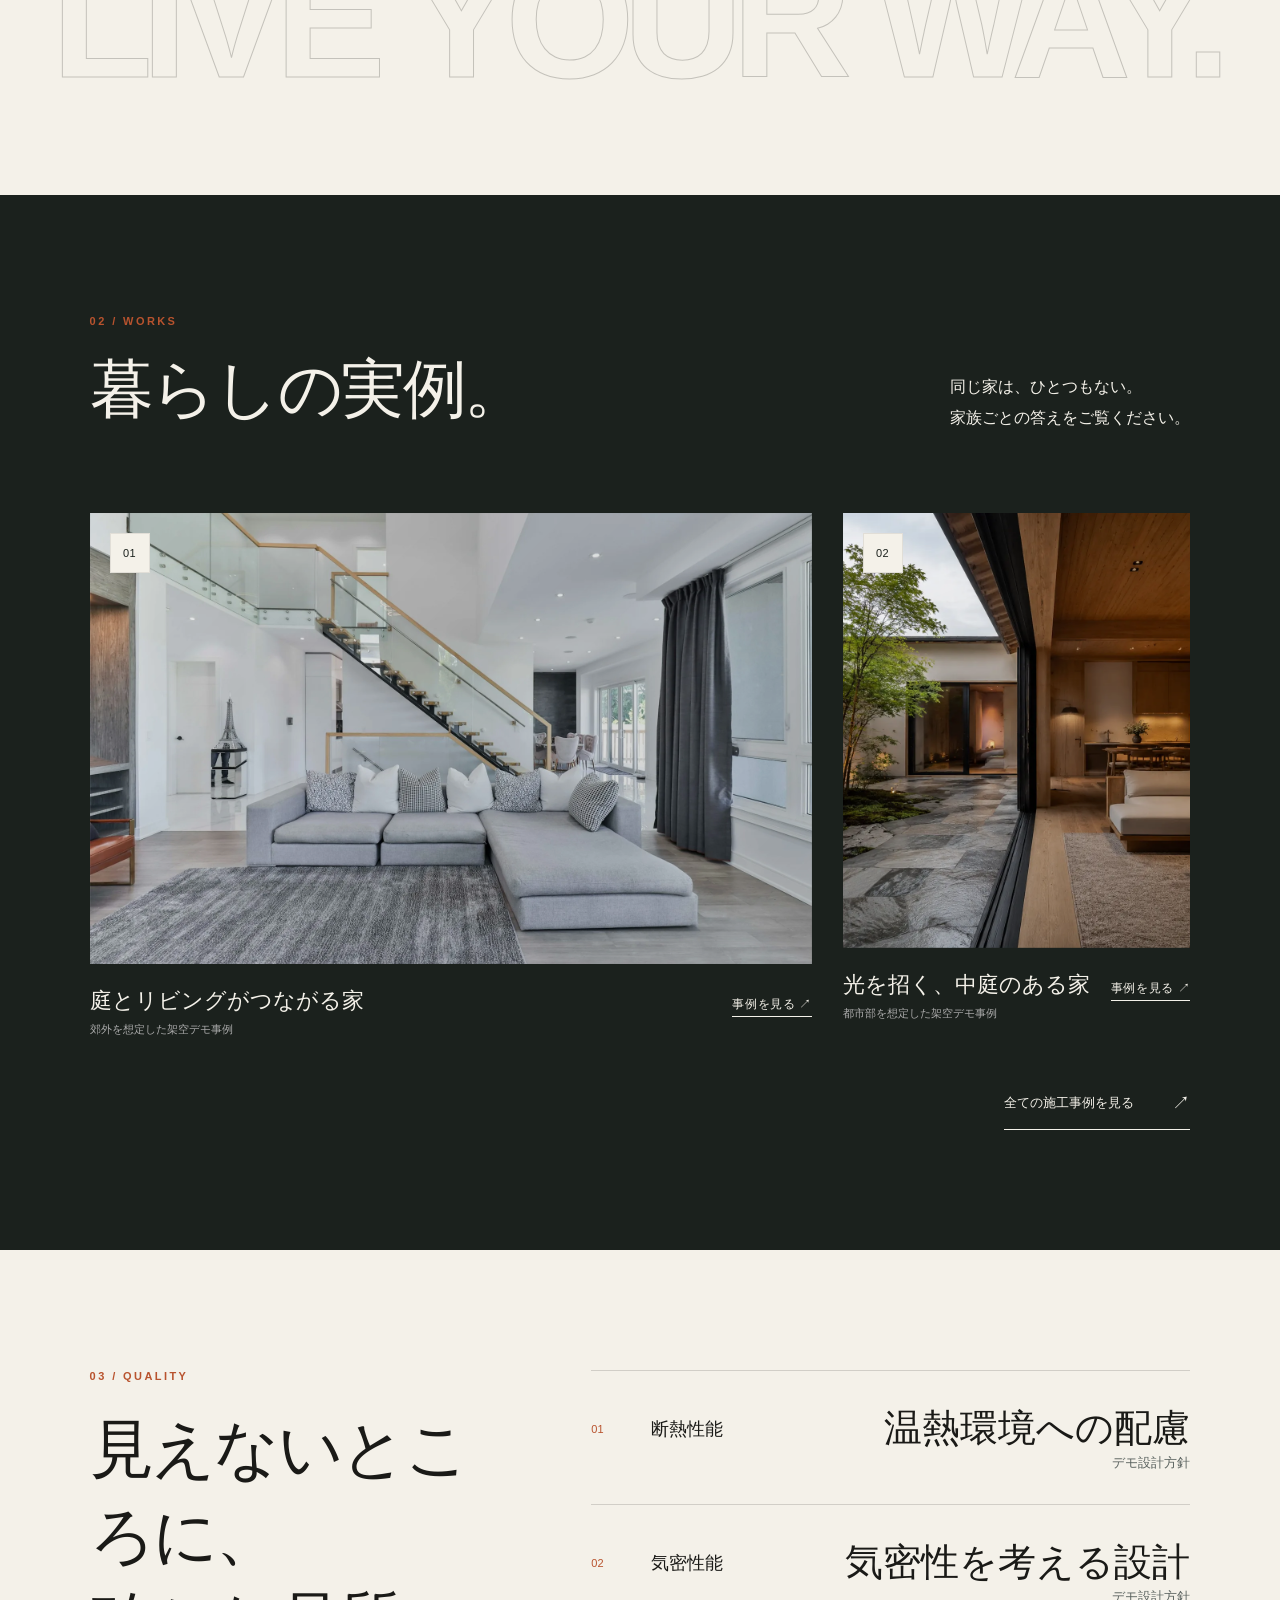
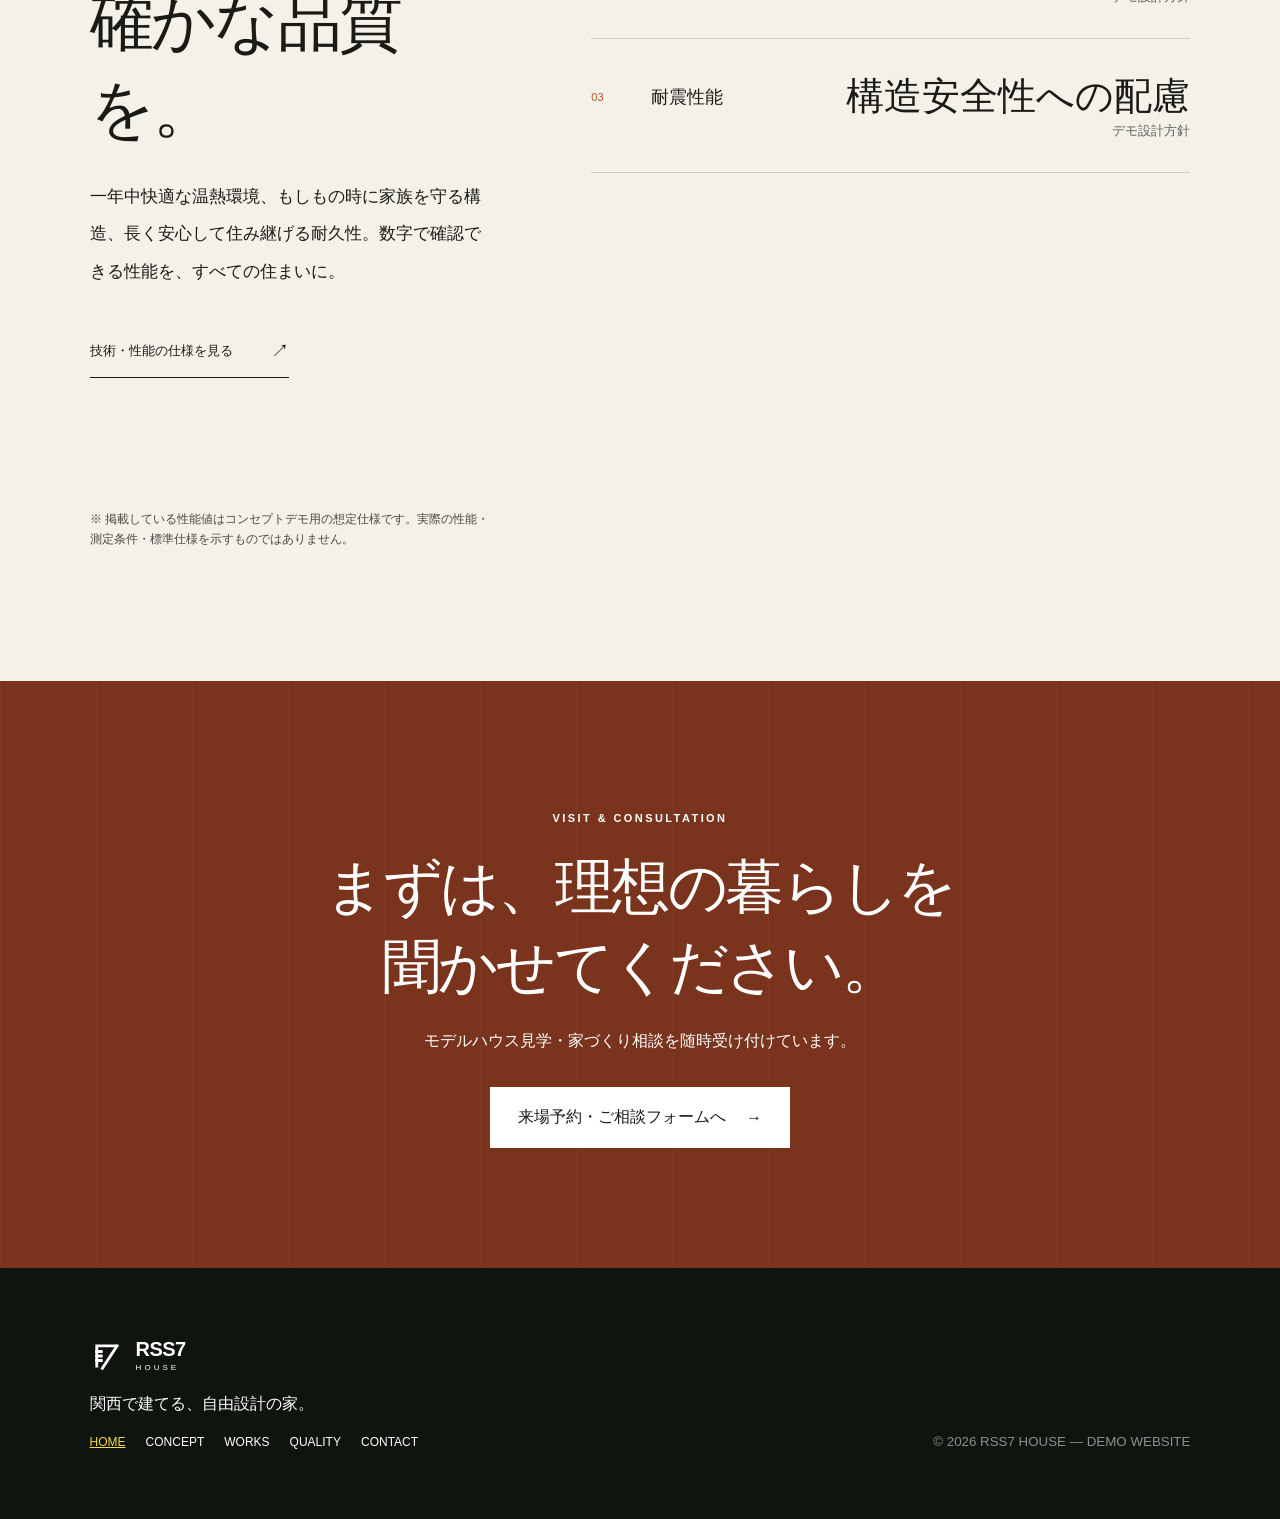
==== commit 3fc94cb3: "fix: eliminate photo reuse across site" ====
--- a/index.html
+++ b/index.html
@@ -8,8 +8,7 @@
   <meta name="theme-color" content="#1A1A17">
   <title>RSS7 HOUSE｜関西の注文住宅・自由設計の住まい</title>
   <link rel="icon" href="assets/favicon.svg" type="image/svg+xml">
-  <link rel="preload" href="assets/hero-house.webp" as="image" type="image/webp" fetchpriority="high">
-  <link rel="stylesheet" href="style.css">
+  <link rel="stylesheet" href="style.css?v=20260914a">
 </head>
 <body>
   <svg class="mark-defs" aria-hidden="true" focusable="false">
@@ -61,8 +60,9 @@
 
   <main id="main">
     <section class="hero" id="top">
-      <video class="hero-video" autoplay muted loop playsinline preload="metadata" poster="assets/hero-house.webp" aria-label="RSS7 HOUSEの住まいをゆっくり上空へ引いて見せるイメージ映像">
-        <source src="assets/hero-house.mp4" type="video/mp4">
+      <video class="hero-video" autoplay muted loop playsinline preload="metadata" poster="assets/hero-house.webp" aria-label="RSS7 HOUSEの住まいをドローンがゆっくり上昇して見せるイメージ映像">
+        <source src="assets/hero-house-mobile.mp4?v=20260910c" type="video/mp4" media="(max-width: 800px)">
+        <source src="assets/hero-house-desktop.mp4?v=20260910c" type="video/mp4">
       </video>
       <div class="hero-shade"></div>
       <div class="hero-datum" aria-hidden="true"><span>01</span><i></i></div>
@@ -101,14 +101,14 @@
       </div>
       <div class="project-grid">
         <article class="project project-main reveal-image">
-          <div class="project-image image-one"><span class="project-index">01</span></div>
+          <div class="project-image home-image-one"><span class="project-index">01</span></div>
           <div class="project-meta">
             <div><h3>庭とリビングがつながる家</h3><p>郊外を想定した架空デモ事例</p></div>
             <a class="project-link" href="works.html" aria-label="庭とリビングがつながる家の詳細を見る">事例を見る <span>↗</span></a>
           </div>
         </article>
         <article class="project reveal-image">
-          <div class="project-image image-two"><span class="project-index">02</span></div>
+          <div class="project-image home-image-two"><span class="project-index">02</span></div>
           <div class="project-meta">
             <div><h3>光を招く、中庭のある家</h3><p>都市部を想定した架空デモ事例</p></div>
             <a class="project-link" href="works.html" aria-label="光を招く、中庭のある家の詳細を見る">事例を見る <span>↗</span></a>
@@ -144,19 +144,6 @@
       </div>
     </section>
 
-    <section class="photo-story section" aria-labelledby="home-scenes-title">
-      <div class="section-head">
-        <div><div class="section-label reveal-fade">04 / LIFE SCENES</div><h2 id="home-scenes-title" class="reveal-mask"><span>暮らしの断片。</span></h2></div>
-        <p class="reveal-fade">外観だけではなく、光・素材・居場所まで。<br>住まいの空気感を写真でたどります。</p>
-      </div>
-      <div class="photo-mosaic">
-        <figure class="photo-tile photo-wide reveal-image"><img src="assets/living-stair.webp" loading="lazy" decoding="async" alt="木の質感と階段が印象的なリビングのイメージ"><figcaption>01 / LIVING &amp; STAIR</figcaption></figure>
-        <figure class="photo-tile reveal-image"><img src="assets/garden-dusk.webp" loading="lazy" decoding="async" alt="庭と調和する住まいの夕景イメージ"><figcaption>02 / GARDEN AT DUSK</figcaption></figure>
-        <figure class="photo-tile reveal-image"><img src="assets/exterior-night.webp" loading="lazy" decoding="async" alt="照明が映える現代住宅の夜景イメージ"><figcaption>03 / NIGHT EXTERIOR</figcaption></figure>
-      </div>
-      <p class="demo-footnote">※ 掲載写真はコンセプトデモ用のイメージです。</p>
-    </section>
-
   </main>
 
   <footer>
@@ -177,6 +164,6 @@
     <small>© 2026 RSS7 HOUSE — DEMO WEBSITE</small>
   </footer>
 
-  <script src="script.js"></script>
+  <script src="script.js?v=20260910b"></script>
 </body>
 </html>
--- a/style.css
+++ b/style.css
@@ -149,8 +149,10 @@
 .project{display:flex;flex-direction:column;gap:22px}
 .project-image{position:relative;aspect-ratio:4/5;background-size:cover;background-position:center;overflow:hidden;clip-path:inset(0 0 0 0)}
 .project-main .project-image{aspect-ratio:16/10}
-.image-one{background-image:linear-gradient(135deg,rgba(0,0,0,.05),rgba(0,0,0,.2)),url(assets/hero-house.webp)}
-.image-two{background-image:linear-gradient(160deg,rgba(0,0,0,.02),rgba(0,0,0,.18)),url(assets/courtyard.webp);background-position:center}
+.home-image-one{background-image:linear-gradient(135deg,rgba(0,0,0,.05),rgba(0,0,0,.2)),url(assets/living-stair.webp)}
+.home-image-two{background-image:linear-gradient(160deg,rgba(0,0,0,.02),rgba(0,0,0,.18)),url(assets/courtyard.webp);background-position:center}
+.works-image-one{background-image:linear-gradient(135deg,rgba(0,0,0,.05),rgba(0,0,0,.2)),url(assets/exterior-night.webp)}
+.works-image-two{background-image:linear-gradient(160deg,rgba(0,0,0,.02),rgba(0,0,0,.18)),url(assets/forest-house.webp);background-position:center}
 .project-index{position:absolute;top:20px;left:20px;display:grid;place-items:center;min-width:40px;height:40px;padding:0 10px;background:#f4f1e9;color:var(--surface);font-size:11px;letter-spacing:.05em;border:1px solid rgba(0,0,0,.08)}
 .project-meta{display:flex;justify-content:space-between;align-items:baseline;gap:16px}
 .project-meta h3{font-family:var(--serif);font-size:22px;font-weight:500;margin:0 0 6px}
@@ -251,8 +253,11 @@
 @media(max-width:800px){
   .header{height:68px;padding:0 20px}
   .js .header:not(.scrolled){height:68px}
-  .hero-content{padding-left:24px;padding-right:24px}
-  .hero>img,.hero>.hero-video{object-position:62% center}
+  .hero-content{position:absolute;left:0;right:0;top:20vh;max-width:100%;padding:0 24px 100px}
+  .hero>img{object-position:62% center}
+  .hero>.hero-video{object-position:center center}
+  .hero .reveal-fade{opacity:1!important;transform:none!important}
+  .hero .reveal-mask span{clip-path:inset(0 0 0 0)!important}
   .hero h1{font-size:clamp(40px,13vw,56px);letter-spacing:-.04em}
   .hero-datum{left:24px;top:90px}
   .hero-datum i{height:70px}
@@ -290,7 +295,7 @@
 @media(prefers-reduced-motion:reduce){
   *{scroll-behavior:auto!important;animation:none!important;transition:none!important}
   .js .reveal-fade,.js .reveal-mask span,.js .reveal-image .project-image{opacity:1!important;transform:none!important;clip-path:inset(0 0 0 0)!important}
-  .hero>img{transform:none}
+  .hero>img,.hero>.hero-video{transform:none}
 }
 
 
@@ -312,3 +317,4 @@
   .photo-mosaic-rich .photo-wide{grid-column:auto}
   .photo-tile img,.photo-tile.photo-wide img{aspect-ratio:4/3}
 }
+
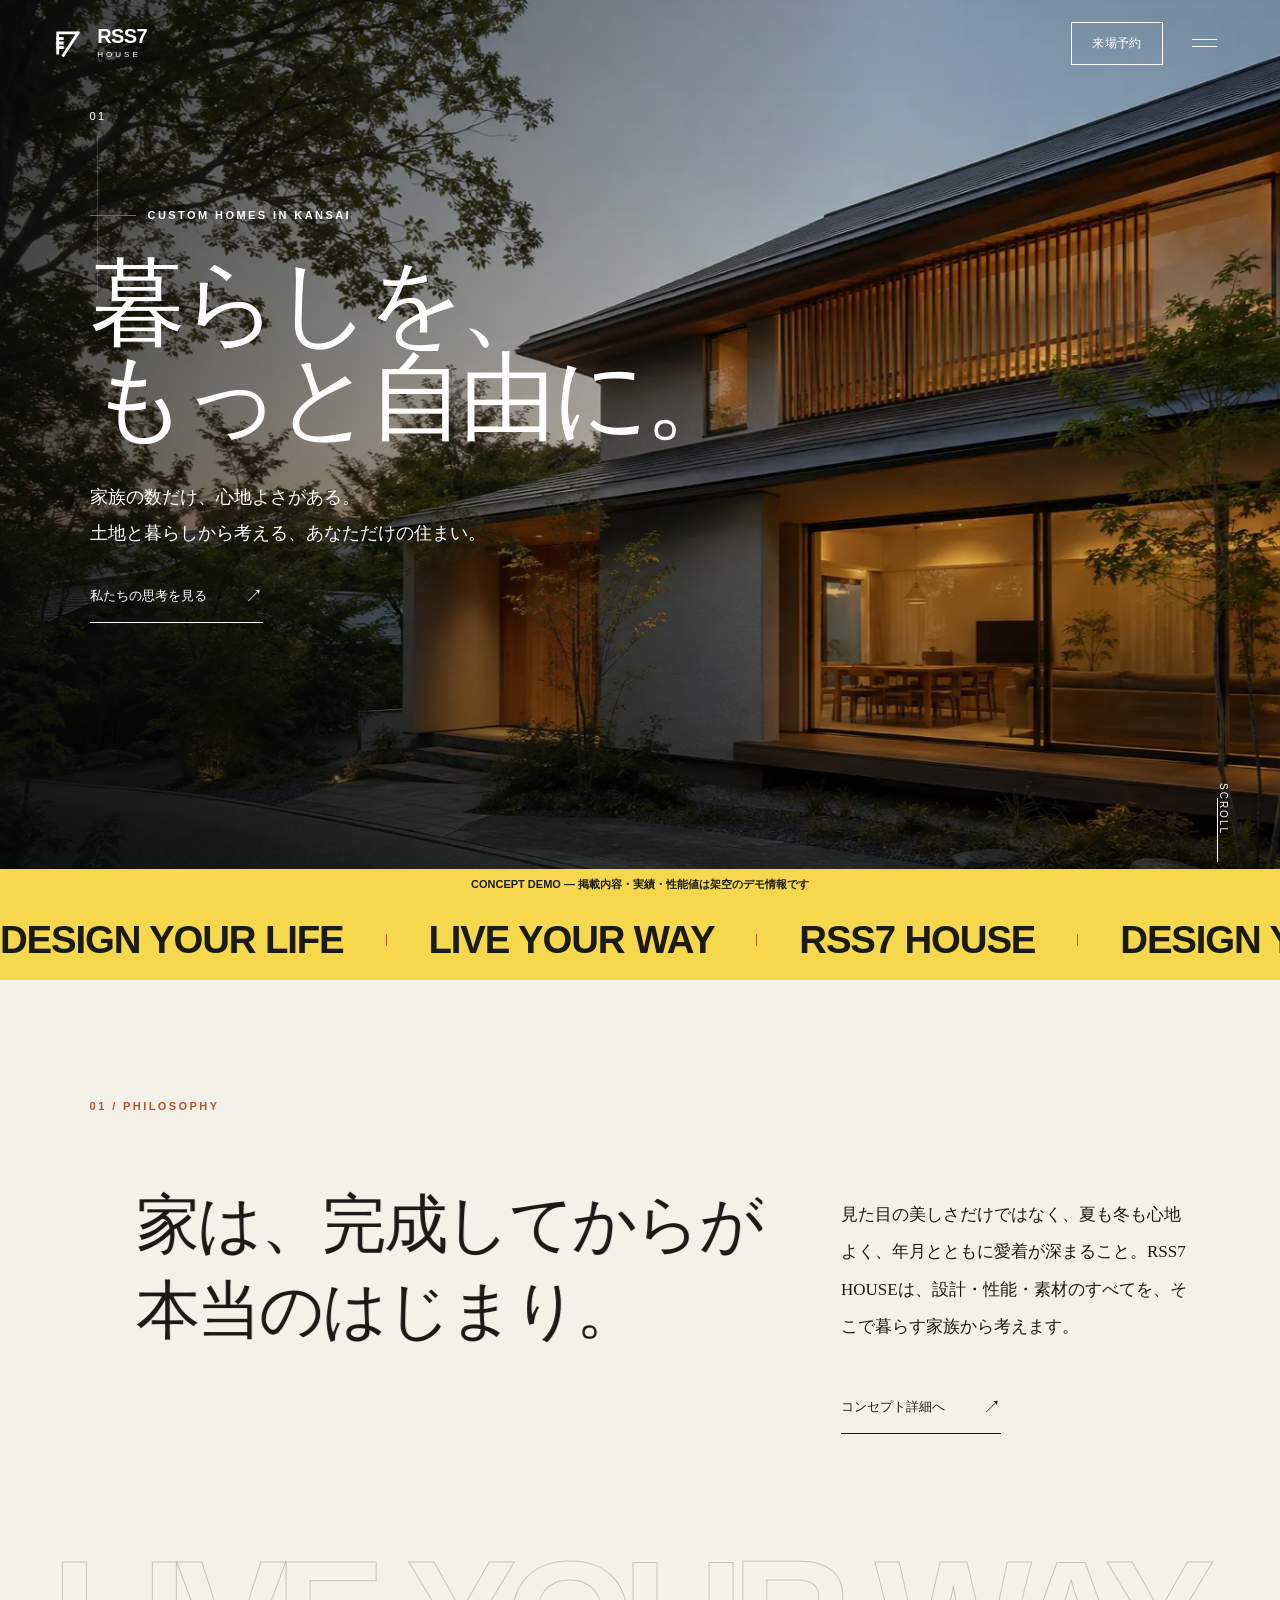
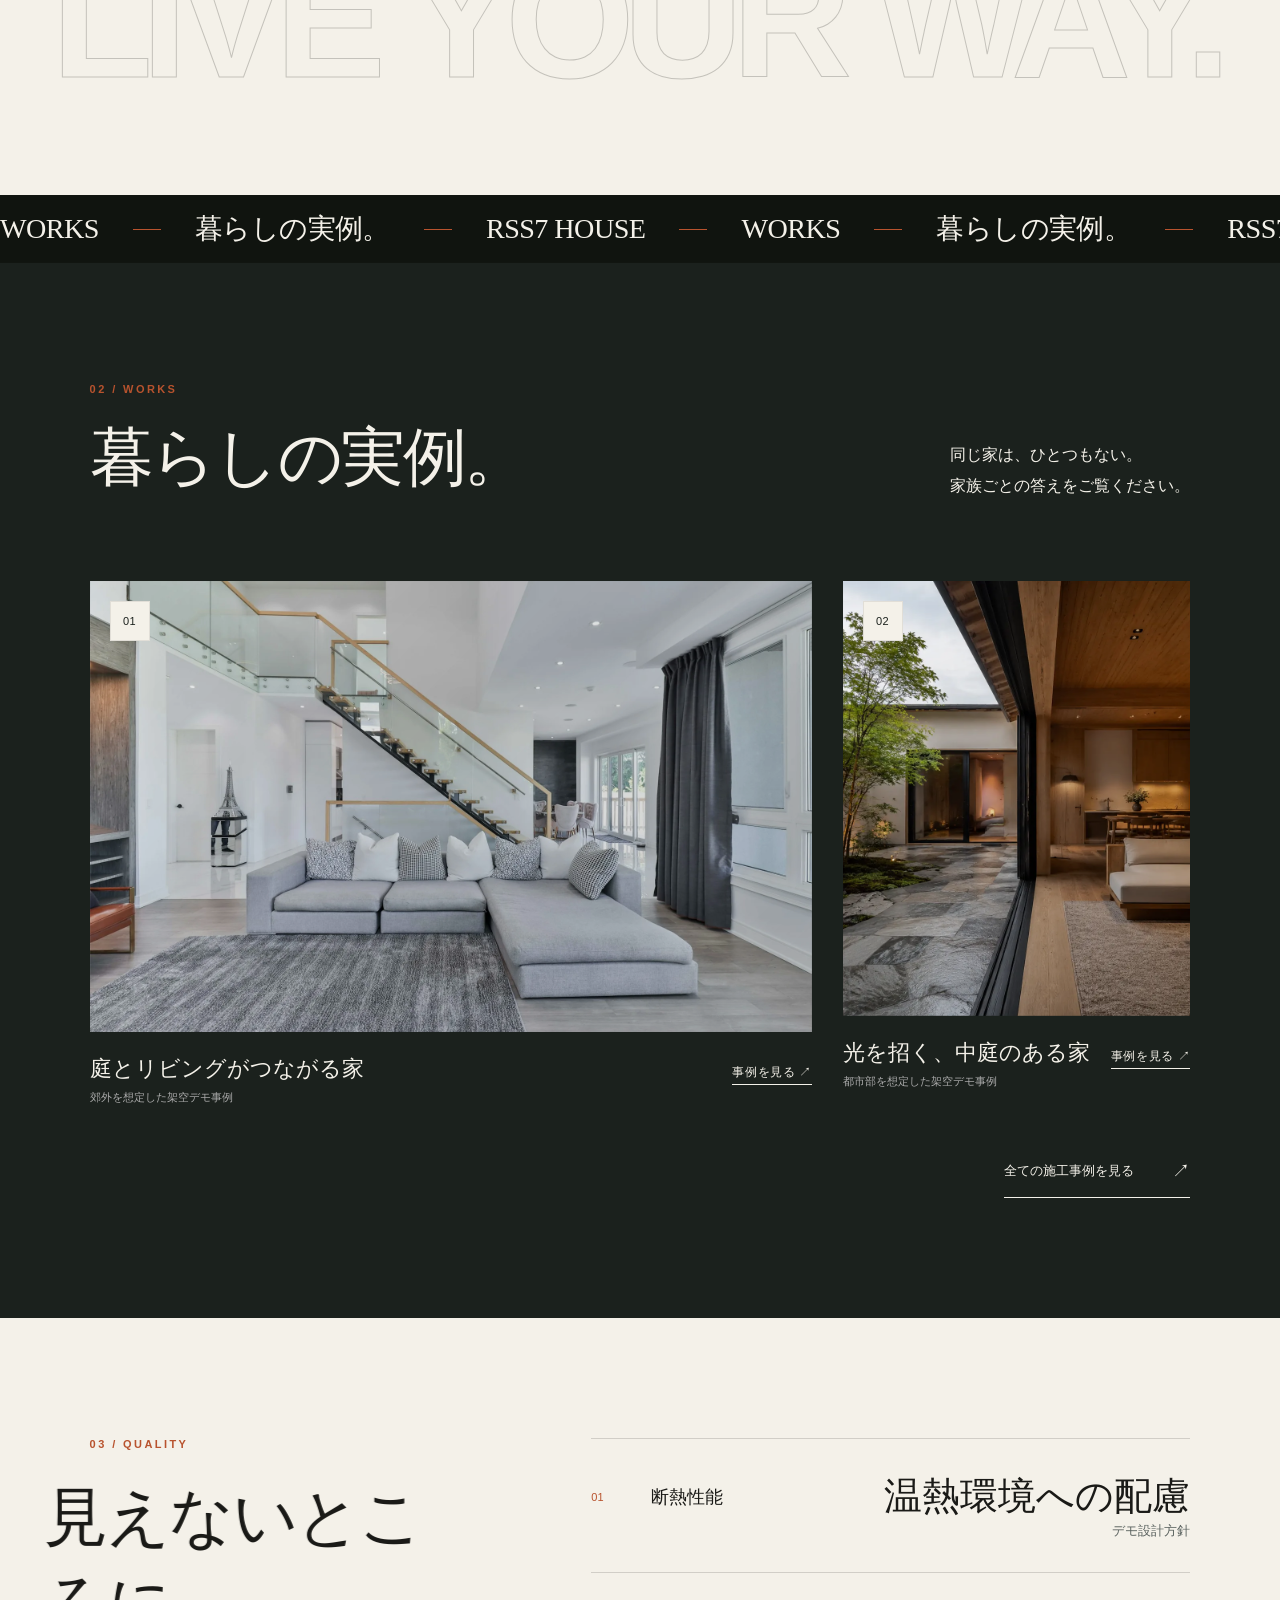
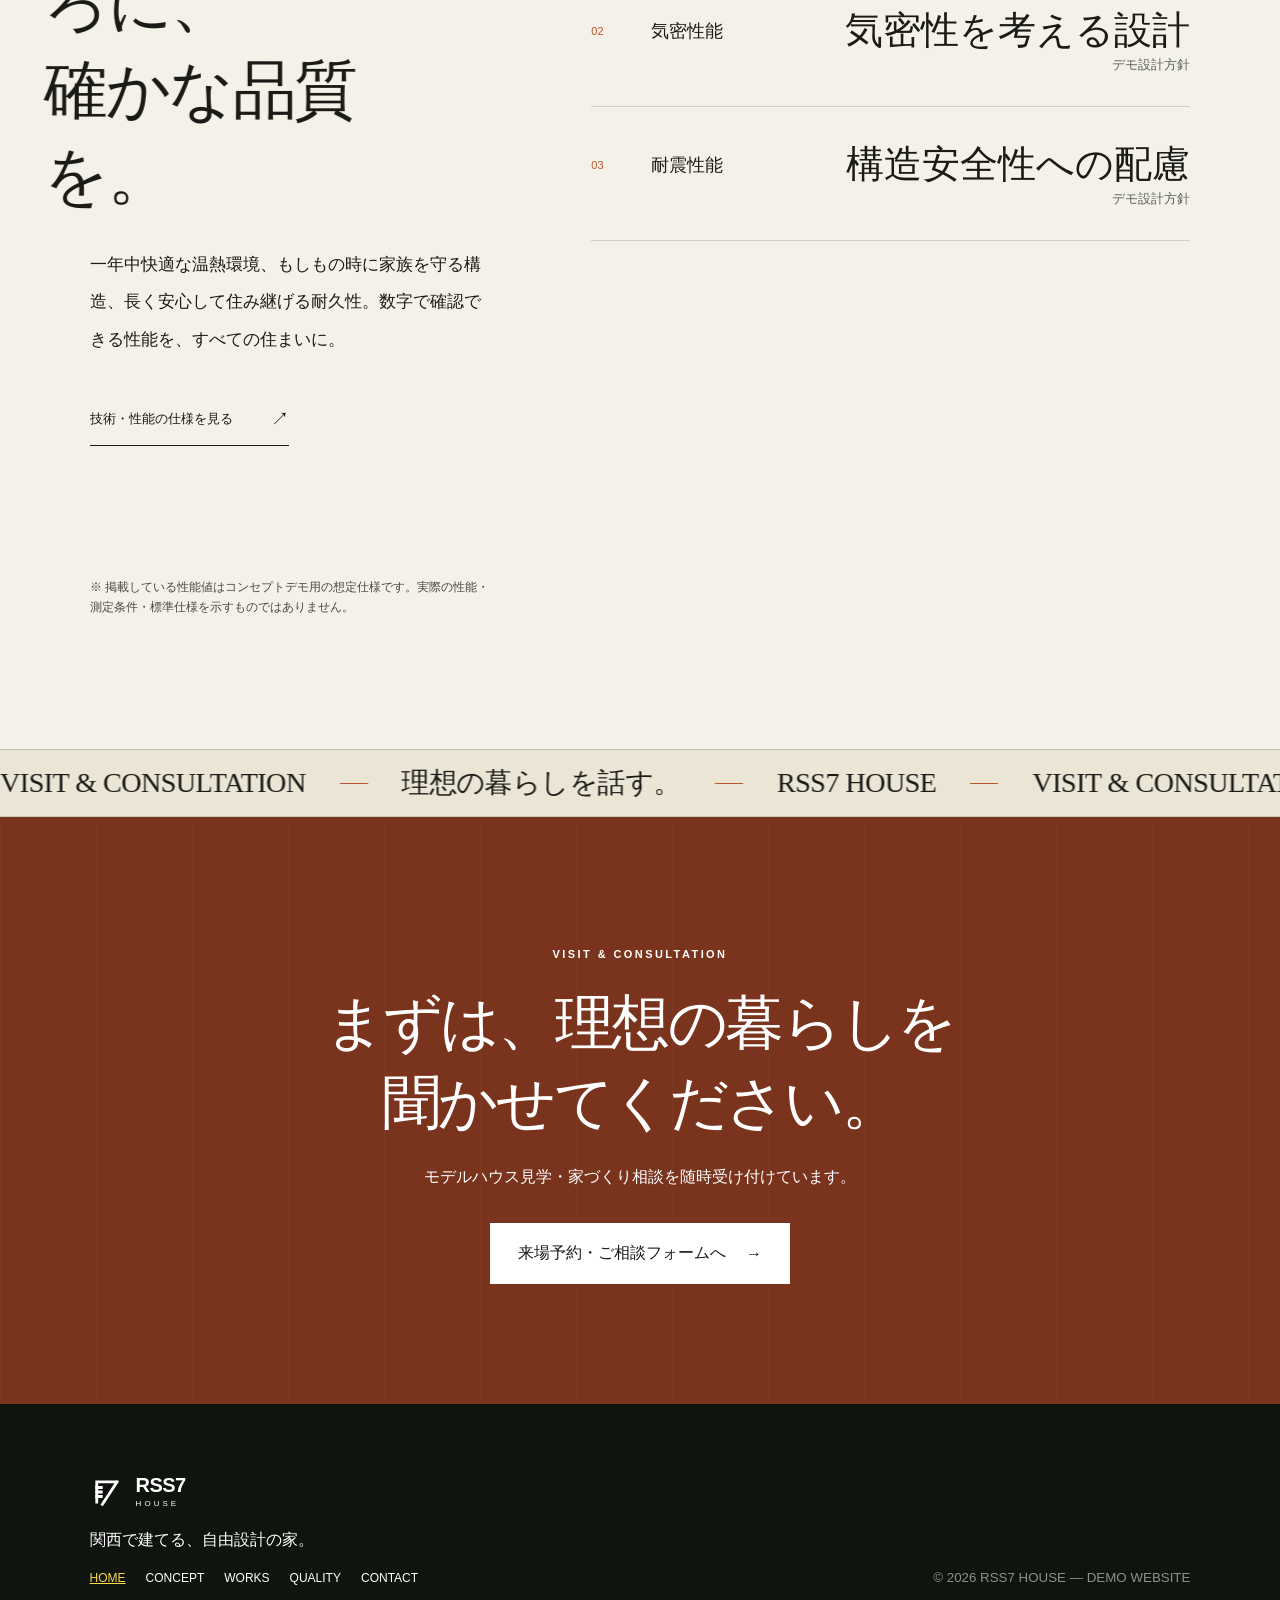
==== commit 6753f8b9: "feat: alternate marquee and scroll-linked headings" ====
--- a/index.html
+++ b/index.html
@@ -8,7 +8,7 @@
   <meta name="theme-color" content="#1A1A17">
   <title>RSS7 HOUSE｜関西の注文住宅・自由設計の住まい</title>
   <link rel="icon" href="assets/favicon.svg" type="image/svg+xml">
-  <link rel="stylesheet" href="style.css?v=20260914a">
+  <link rel="stylesheet" href="style.css?v=20261003m1">
 </head>
 <body>
   <svg class="mark-defs" aria-hidden="true" focusable="false">
@@ -85,7 +85,7 @@
     <section class="intro section">
       <div class="section-label reveal-fade">01 / PHILOSOPHY</div>
       <div class="intro-grid">
-        <h2 class="reveal-mask"><span>家は、完成してからが</span><br><span>本当のはじまり。</span></h2>
+        <h2 class="reveal-mask scroll-heading" data-scroll-direction="left"><span>家は、完成してからが</span><br><span>本当のはじまり。</span></h2>
         <div class="reveal-fade">
           <p>見た目の美しさだけではなく、夏も冬も心地よく、年月とともに愛着が深まること。RSS7 HOUSEは、設計・性能・素材のすべてを、そこで暮らす家族から考えます。</p>
           <a class="text-link" href="concept.html">コンセプト詳細へ <span>↗</span></a>
@@ -93,6 +93,13 @@
       </div>
       <div class="statement" aria-hidden="true">LIVE YOUR WAY.</div>
     </section>
+
+    <div class="motion-ticker motion-ticker-dark" aria-hidden="true">
+      <div class="motion-ticker-track">
+        <span>WORKS</span><i></i><span>暮らしの実例。</span><i></i><span>RSS7 HOUSE</span><i></i>
+        <span>WORKS</span><i></i><span>暮らしの実例。</span><i></i><span>RSS7 HOUSE</span><i></i>
+      </div>
+    </div>
 
     <section class="works section">
       <div class="section-head">
@@ -123,7 +130,7 @@
     <section class="quality section">
       <div class="quality-copy reveal-fade">
         <div class="section-label">03 / QUALITY</div>
-        <h2>見えないところに、<br>確かな品質を。</h2>
+        <h2 class="scroll-heading" data-scroll-direction="right">見えないところに、<br>確かな品質を。</h2>
         <p>一年中快適な温熱環境、もしもの時に家族を守る構造、長く安心して住み継げる耐久性。数字で確認できる性能を、すべての住まいに。</p>
         <a class="text-link" href="quality.html">技術・性能の仕様を見る <span>↗</span></a>
       </div>
@@ -134,6 +141,13 @@
       </div>
       <p class="demo-footnote">※ 掲載している性能値はコンセプトデモ用の想定仕様です。実際の性能・測定条件・標準仕様を示すものではありません。</p>
     </section>
+
+    <div class="motion-ticker motion-ticker-paper" aria-hidden="true">
+      <div class="motion-ticker-track motion-ticker-reverse">
+        <span>VISIT &amp; CONSULTATION</span><i></i><span>理想の暮らしを話す。</span><i></i><span>RSS7 HOUSE</span><i></i>
+        <span>VISIT &amp; CONSULTATION</span><i></i><span>理想の暮らしを話す。</span><i></i><span>RSS7 HOUSE</span><i></i>
+      </div>
+    </div>
 
     <section class="contact section">
       <p class="eyebrow">VISIT &amp; CONSULTATION</p>
@@ -164,6 +178,6 @@
     <small>© 2026 RSS7 HOUSE — DEMO WEBSITE</small>
   </footer>
 
-  <script src="script.js?v=20260910b"></script>
+  <script src="script.js?v=20261003m1"></script>
 </body>
 </html>
--- a/style.css
+++ b/style.css
@@ -130,12 +130,25 @@
 .ticker-track i{flex:0 0 auto;display:block;width:1px;height:.7em;background:var(--accent)}
 @keyframes ticker{to{transform:translateX(-50%)}}
 
+/* ---------- Alternating editorial motion ---------- */
+.motion-ticker{overflow:hidden;white-space:nowrap;border-block:1px solid var(--line);position:relative;z-index:2}
+.motion-ticker-dark{background:var(--surface-2);color:var(--paper)}
+.motion-ticker-paper{background:var(--paper-deep);color:var(--ink)}
+.motion-ticker-track{display:flex;align-items:center;width:max-content;gap:34px;padding:14px 0;animation:motion-ticker 34s linear infinite;will-change:transform}
+.motion-ticker-track span{flex:0 0 auto;font-family:var(--serif);font-size:clamp(19px,2.2vw,34px);letter-spacing:-.02em}
+.motion-ticker-track i{flex:0 0 auto;width:28px;height:1px;background:var(--accent)}
+.motion-ticker-reverse{animation-direction:reverse}
+@keyframes motion-ticker{to{transform:translateX(-50%)}}
+
+.scroll-heading{--scroll-shift:0px;transform:translate3d(var(--scroll-shift),0,0);will-change:transform}
+
 /* ---------- Sections & Editorial Grid ---------- */
 .section{padding:120px 7vw}
 .section-label{color:var(--accent)}
 .section h2{font-family:var(--serif);font-weight:500;font-size:clamp(36px,5vw,76px);letter-spacing:-.04em;line-height:1.35;margin:0}
 
 /* Philosophy & Text Editorial */
+.intro{overflow:hidden}
 .intro-grid{display:grid;grid-template-columns:1.3fr .7fr;gap:8vw;margin-top:70px}
 .intro-grid p,.quality-copy>p,.editorial-text p{font-family:var(--serif);font-size:17px;line-height:2.2;margin:14px 0 35px}
 .statement{font-weight:800;font-size:clamp(64px,13vw,200px);letter-spacing:-.07em;white-space:nowrap;color:transparent;-webkit-text-stroke:1px rgba(26,26,23,.22);margin:90px -3vw -40px}
@@ -265,6 +278,8 @@
   .logo-mark{width:30px;height:30px}
   .logo-type b{font-size:17px}
   .ticker-track{padding:14px 0;gap:26px;animation-duration:20s}
+  .motion-ticker-track{gap:24px;padding:12px 0;animation-duration:28s}
+  .motion-ticker-track i{width:20px}
   .section{padding:85px 24px}
   .page-banner{padding:110px 24px 60px}
   .intro-grid,.quality{grid-template-columns:1fr;gap:35px}
@@ -296,6 +311,8 @@
   *{scroll-behavior:auto!important;animation:none!important;transition:none!important}
   .js .reveal-fade,.js .reveal-mask span,.js .reveal-image .project-image{opacity:1!important;transform:none!important;clip-path:inset(0 0 0 0)!important}
   .hero>img,.hero>.hero-video{transform:none}
+  .scroll-heading{transform:none!important}
+  .motion-ticker-track{transform:none!important}
 }
 
 
